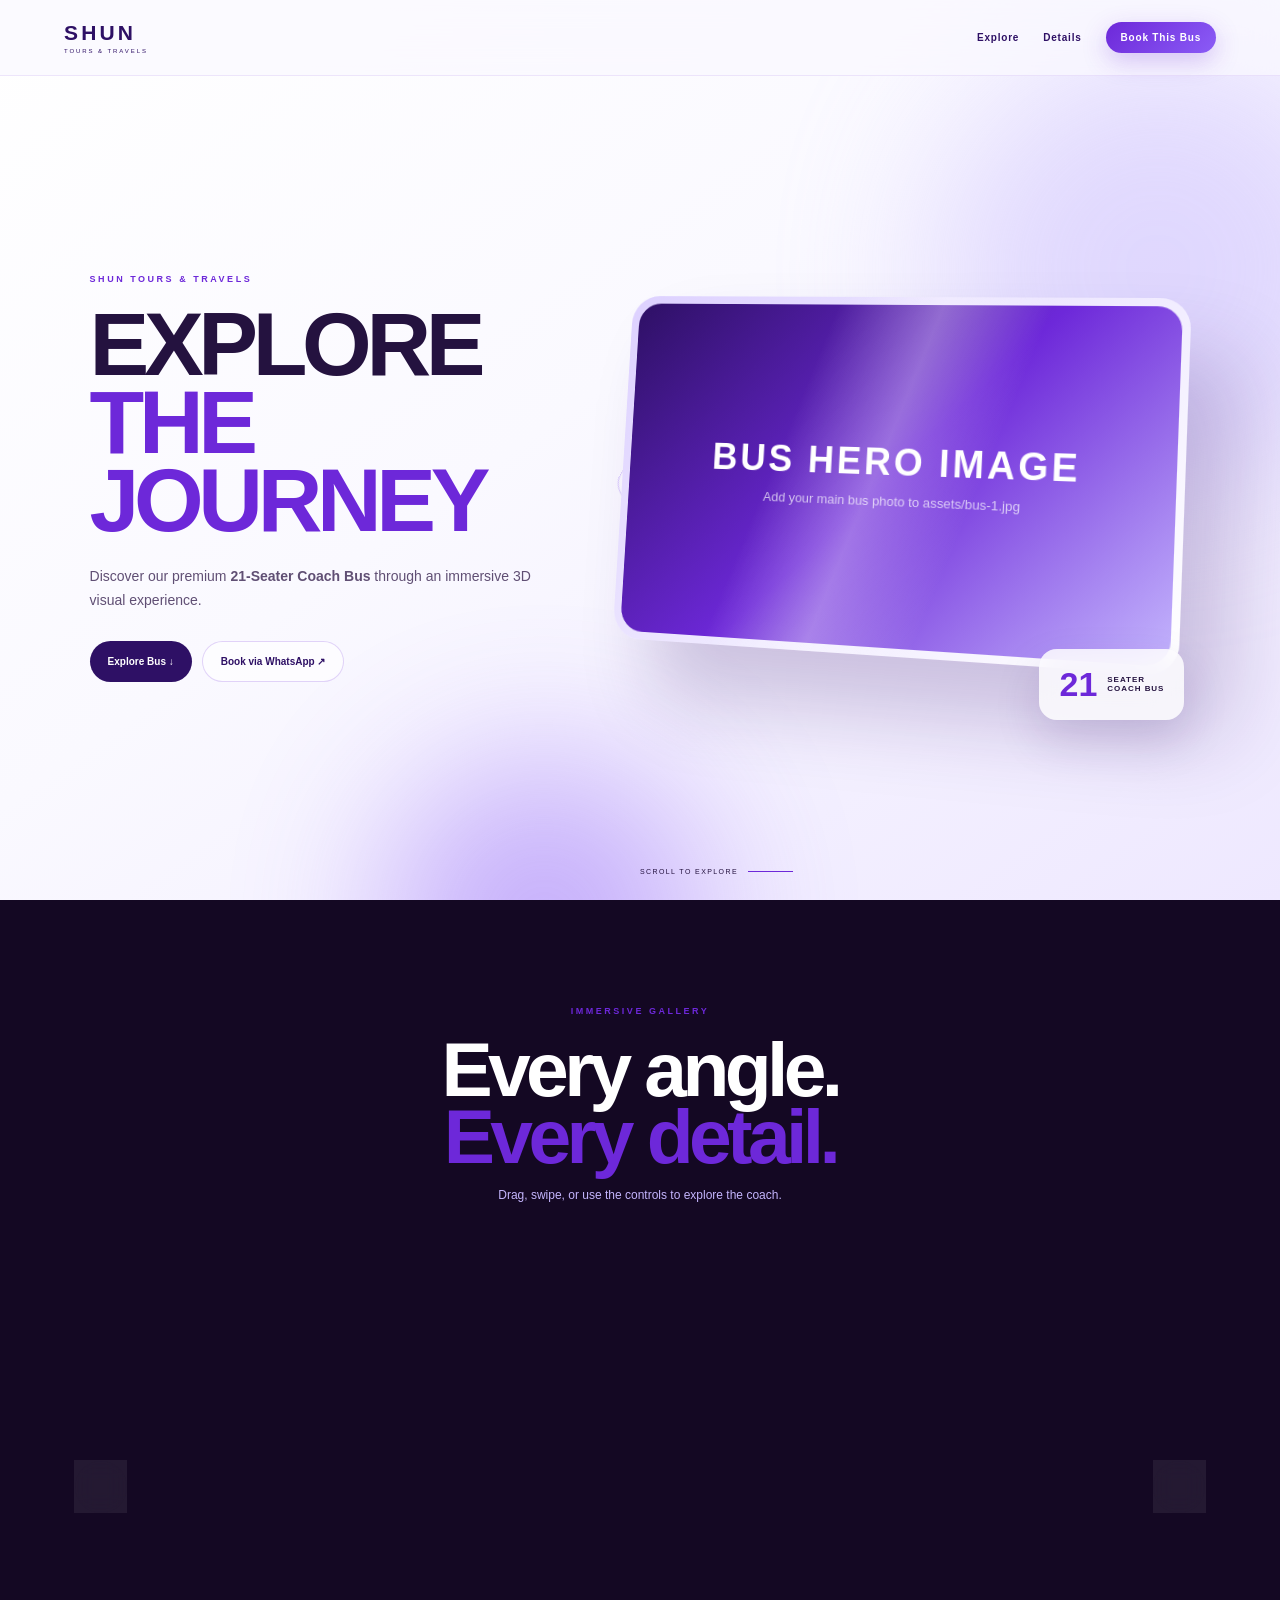
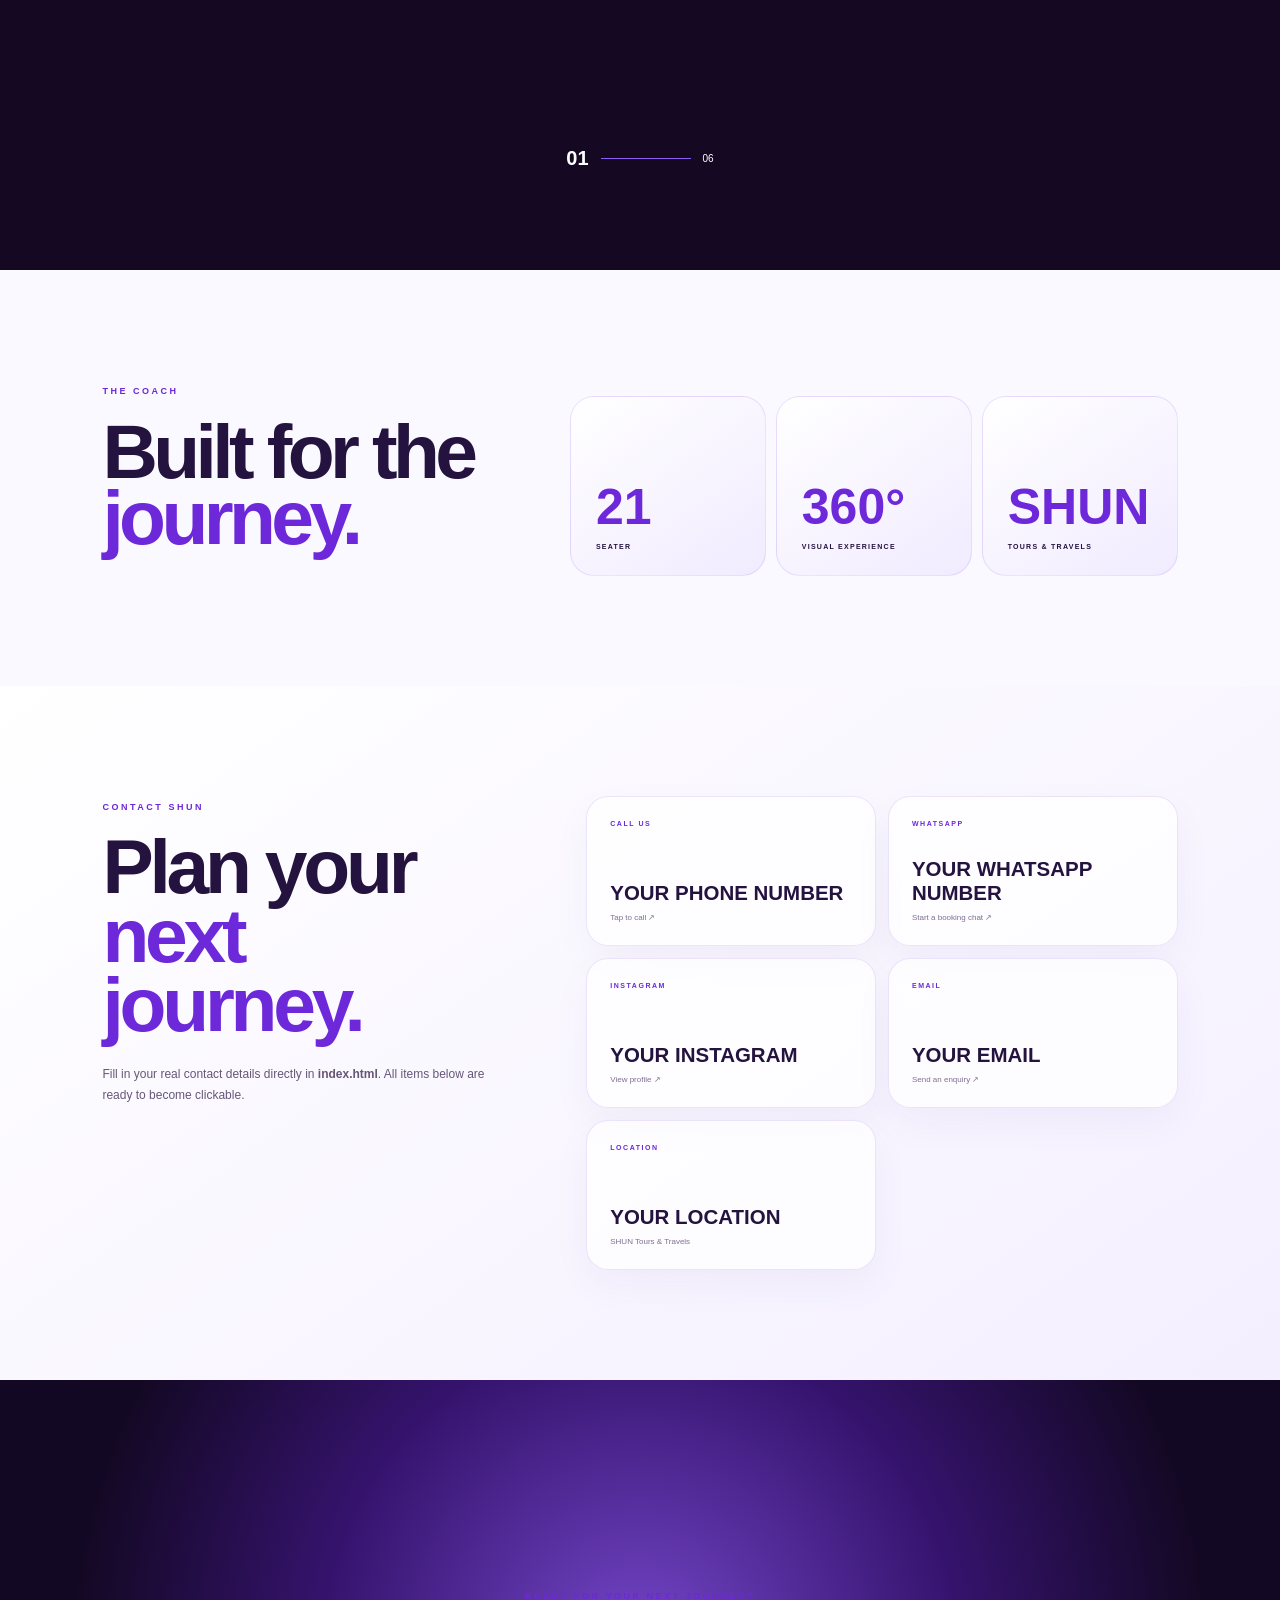
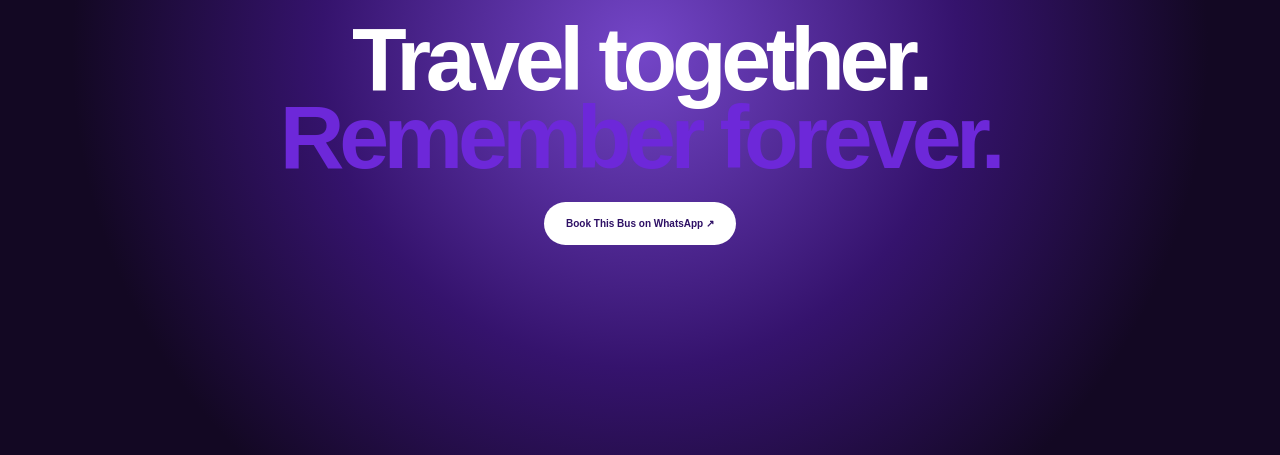
==== final web/index.html @ 15b2a6ae "Add files via upload" ====
<!doctype html><html lang="en"><head><meta charset="UTF-8"><meta name="viewport" content="width=device-width,initial-scale=1"><meta name="theme-color" content="#2E1065"><title>SHUN — Explore Our 21-Seater Coach Bus</title><link rel="stylesheet" href="style.css"></head>
<body>
<div id="loader"><div class="loaderLogo">SHUN</div><div class="loadLine"><i></i></div><small>PREPARING YOUR JOURNEY</small></div>
<header><a class="brand" href="#"><b>SHUN</b><span>TOURS & TRAVELS</span></a><nav><a href="#explore">Explore</a><a href="#details">Details</a><a class="book" href="#" class="book" data-booking-link>Book This Bus</a></nav></header>
<main>
<section class="hero" id="explore"><div class="orb o1"></div><div class="orb o2"></div><div class="heroText"><span class="eyebrow">SHUN TOURS & TRAVELS</span><h1>EXPLORE<br><em>THE JOURNEY</em></h1><p>Discover our premium <b>21-Seater Coach Bus</b> through an immersive 3D visual experience.</p><div class="heroBtns"><button id="startExplore">Explore Bus ↓</button><a href="#" data-booking-link>Book via WhatsApp ↗</a></div></div>
<div class="visual"><div class="ring r1"></div><div class="ring r2"></div><div class="heroCard"><div class="placeholder"><span>BUS HERO IMAGE</span><small>Add your main bus photo to assets/bus-1.jpg</small></div><div class="shine"></div></div><div class="floatTag"><b>21</b><span>SEATER<br>COACH BUS</span></div></div><div class="scroll">SCROLL TO EXPLORE <i></i></div></section>
<section class="gallerySec" id="gallery"><div class="sectionHead"><span>IMMERSIVE GALLERY</span><h2>Every angle.<br><em>Every detail.</em></h2><p>Drag, swipe, or use the controls to explore the coach.</p></div>
<div class="scene"><button class="arrow prev">‹</button><div class="carousel" id="carousel"></div><button class="arrow next">›</button></div><div class="counter"><b id="current">01</b><i></i><span id="total">06</span></div></section>
<section class="details" id="details"><div><span>THE COACH</span><h2>Built for the<br><em>journey.</em></h2></div><div class="specs"><article><b>21</b><span>SEATER</span></article><article><b>360°</b><span>VISUAL EXPERIENCE</span></article><article><b>SHUN</b><span>TOURS & TRAVELS</span></article></div></section>
<section class="contactSection" id="contact">
<div class="contactIntro"><span>CONTACT SHUN</span><h2>Plan your<br><em>next journey.</em></h2><p>Fill in your real contact details directly in <b>index.html</b>. All items below are ready to become clickable.</p></div>
<div class="contactGrid">
<a class="contactItem" id="phoneLink" href="#"><small>CALL US</small><b id="phoneText">YOUR PHONE NUMBER</b><span>Tap to call ↗</span></a>
<a class="contactItem" id="whatsappLink" href="#"><small>WHATSAPP</small><b id="whatsappText">YOUR WHATSAPP NUMBER</b><span>Start a booking chat ↗</span></a>
<a class="contactItem" id="instagramLink" href="#" target="_blank"><small>INSTAGRAM</small><b id="instagramText">YOUR INSTAGRAM</b><span>View profile ↗</span></a>
<a class="contactItem" id="emailLink" href="#"><small>EMAIL</small><b id="emailText">YOUR EMAIL</b><span>Send an enquiry ↗</span></a>
<div class="contactItem"><small>LOCATION</small><b id="locationText">YOUR LOCATION</b><span>SHUN Tours & Travels</span></div>
</div></section>
<section class="cta"><span>READY FOR YOUR NEXT JOURNEY?</span><h2>Travel together.<br><em>Remember forever.</em></h2><a href="#" data-booking-link>Book This Bus on WhatsApp ↗</a></section>
</main>
<div id="lightbox"><button id="close">×</button><button class="lbArrow" id="lbPrev">‹</button><div id="lightContent"></div><button class="lbArrow" id="lbNext">›</button><div id="lbCaption"></div></div>
<script>
/* =========================================================
   EDIT ONLY THESE BLANK DETAILS
   WhatsApp: country code + number, digits only. Example: 919876543210
   Instagram: full profile link. Example: https://www.instagram.com/yourname/
   ========================================================= */
window.SHUN_CONTACT = {
  phone: "",
  whatsapp: "",
  instagram: "",
  email: "",
  location: ""
};
</script>
<script src="script.js"></script></body></html>
---- final web/style.css ----
*{box-sizing:border-box}html{scroll-behavior:smooth}body{margin:0;font-family:"Segoe UI Variable","Segoe UI",Inter,Arial,sans-serif;background:#faf9ff;color:#24123f;overflow-x:hidden}header{position:fixed;z-index:30;top:0;width:100%;height:76px;padding:0 clamp(20px,5vw,72px);display:flex;align-items:center;justify-content:space-between;background:#faf9ffb8;backdrop-filter:blur(18px);border-bottom:1px solid #6d28d91a}.brand{text-decoration:none;color:#2e1065;display:flex;flex-direction:column;line-height:1}.brand b{font-size:21px;letter-spacing:.15em}.brand span{font-size:6px;letter-spacing:.32em;margin-top:5px}nav{display:flex;align-items:center;gap:24px}nav a{text-decoration:none;color:#2e1065;font-size:10px;font-weight:700;letter-spacing:.08em}.book{padding:10px 15px;border-radius:99px;color:white!important;background:linear-gradient(135deg,#6d28d9,#8b5cf6);box-shadow:0 8px 24px #6d28d940}.hero{min-height:100svh;padding:100px clamp(24px,7vw,110px) 50px;display:grid;grid-template-columns:1fr 1.2fr;align-items:center;position:relative;overflow:hidden;background:linear-gradient(145deg,#fff,#faf9ff 45%,#eee8ff)}.orb{position:absolute;border-radius:50%;filter:blur(80px);opacity:.45}.o1{width:35vw;height:35vw;background:#c4b5fd;right:-8%;top:5%}.o2{width:25vw;height:25vw;background:#8b5cf6;left:30%;bottom:-20%}.heroText{z-index:3}.eyebrow,.sectionHead>span,.details>div>span,.cta>span{font-size:9px;font-weight:800;letter-spacing:.28em;color:#6d28d9}.hero h1,.sectionHead h2,.details h2,.cta h2{font-size:clamp(50px,7vw,100px);line-height:.87;margin:20px 0 25px;letter-spacing:-.06em}.hero h1 em,.sectionHead h2 em,.details h2 em,.cta h2 em{font-style:normal;color:#6d28d9}.heroText p{max-width:470px;line-height:1.7;font-size:14px;color:#604f74}.heroBtns{display:flex;gap:10px;margin-top:28px;flex-wrap:wrap}.heroBtns button,.heroBtns a,.cta a{border:0;text-decoration:none;padding:14px 18px;border-radius:99px;font-size:10px;font-weight:800;cursor:pointer}.heroBtns button,.cta a{background:#2e1065;color:white}.heroBtns a{color:#2e1065;border:1px solid #6d28d933;background:#fff9}.visual{height:min(68vh,620px);position:relative;perspective:1300px;display:grid;place-items:center;z-index:2}.heroCard{width:min(45vw,650px);aspect-ratio:16/10;border-radius:30px;transform:rotateY(-13deg) rotateX(4deg) rotateZ(2deg);background:linear-gradient(135deg,#ddd1ff,#fff);padding:8px;box-shadow:45px 55px 80px #35136d38;animation:float 5s ease-in-out infinite;overflow:hidden}.placeholder{height:100%;border-radius:24px;background:linear-gradient(135deg,#2e1065,#6d28d9 50%,#c4b5fd);display:grid;place-content:center;text-align:center;color:white}.placeholder span{font-size:clamp(18px,3vw,38px);font-weight:900;letter-spacing:.08em}.placeholder small{margin-top:10px;opacity:.7}.shine{position:absolute;inset:-60%;background:linear-gradient(110deg,transparent 42%,#fff5 49%,transparent 56%);animation:shine 5s infinite}.ring{position:absolute;border:1px solid #8b5cf64d;border-radius:50%;transform:rotateX(68deg)}.r1{width:90%;height:60%}.r2{width:70%;height:45%;border-style:dashed;animation:spin 18s linear infinite}.floatTag{position:absolute;right:1%;bottom:10%;padding:16px 20px;border-radius:18px;background:#ffffffcc;backdrop-filter:blur(15px);box-shadow:0 20px 45px #35136d26;display:flex;align-items:center;gap:10px;animation:tag 4s ease-in-out infinite}.floatTag b{font-size:34px;color:#6d28d9}.floatTag span{font-size:8px;font-weight:800;letter-spacing:.12em}.scroll{position:absolute;bottom:25px;left:50%;font-size:7px;letter-spacing:.2em;display:flex;align-items:center;gap:10px}.scroll i{width:45px;height:1px;background:#6d28d9}.gallerySec{min-height:100svh;padding:100px 4vw;background:#140823;color:white;overflow:hidden}.sectionHead{text-align:center}.sectionHead h2{font-size:clamp(45px,6vw,80px);margin:18px 0}.sectionHead p{font-size:12px;color:#c4b5fd}.scene{height:520px;position:relative;display:flex;align-items:center;justify-content:center;perspective:1400px;margin-top:25px}.carousel{width:100%;height:100%;position:relative;transform-style:preserve-3d}.galleryCard{position:absolute;left:50%;top:50%;width:min(58vw,720px);aspect-ratio:16/10;border-radius:25px;overflow:hidden;transition:transform .7s cubic-bezier(.2,.8,.2,1),opacity .6s,filter .6s;cursor:pointer;background:#2e1065;box-shadow:0 40px 80px #0008}.galleryCard img{width:100%;height:100%;object-fit:cover}.galleryCard .ph{height:100%;display:grid;place-content:center;text-align:center;background:linear-gradient(135deg,#2e1065,#6d28d9,#8b5cf6);font-weight:800;letter-spacing:.1em}.galleryCard .ph small{display:block;font-weight:400;margin-top:10px;opacity:.65}.arrow{position:absolute;z-index:10;width:52px;height:52px;border-radius:50%;border:1px solid #c4b5fd55;background:#ffffff12;color:white;font-size:30px;cursor:pointer;backdrop-filter:blur(10px)}.prev{left:2%}.next{right:2%}.counter{display:flex;justify-content:center;align-items:center;gap:12px;font-size:10px}.counter b{font-size:20px}.counter i{width:90px;height:1px;background:#8b5cf6}.details{padding:110px 8vw;display:grid;grid-template-columns:1fr 1.3fr;align-items:end;background:#faf9ff}.details h2{font-size:clamp(50px,6vw,85px)}.specs{display:grid;grid-template-columns:repeat(3,1fr);gap:10px}.specs article{min-height:180px;padding:25px;border:1px solid #6d28d91f;border-radius:24px;background:linear-gradient(145deg,#fff,#f1ebff);display:flex;flex-direction:column;justify-content:flex-end}.specs b{font-size:clamp(28px,4vw,50px);color:#6d28d9}.specs span{font-size:7px;font-weight:800;letter-spacing:.18em;margin-top:7px}.cta{min-height:75vh;display:grid;place-content:center;text-align:center;background:radial-gradient(circle at 50% 40%,#7446c8,#35136d 42%,#130823 75%);color:white;padding:60px 20px}.cta h2{font-size:clamp(50px,7vw,95px)}.cta a{width:max-content;margin:auto;background:white;color:#2e1065;padding:16px 22px}@keyframes float{50%{transform:translateY(-13px) rotateY(-10deg) rotateX(3deg) rotateZ(1deg)}}@keyframes shine{50%,100%{transform:translateX(60%)}}@keyframes spin{to{transform:rotateX(68deg) rotateZ(360deg)}}@keyframes tag{50%{transform:translateY(-10px)}}#loader{position:fixed;inset:0;z-index:100;background:#faf9ff;display:grid;place-content:center;justify-items:center;transition:.8s}.loaderLogo{font-size:45px;font-weight:900;letter-spacing:.2em;color:#6d28d9}.loadLine{width:180px;height:2px;background:#e1d8f7;margin:18px}.loadLine i{display:block;width:0;height:100%;background:#6d28d9;animation:load 1.2s forwards}#loader small{font-size:7px;letter-spacing:.25em}.hide{opacity:0;visibility:hidden}@keyframes load{to{width:100%}}#lightbox{position:fixed;inset:0;z-index:60;background:#0b0416ed;backdrop-filter:blur(18px);display:grid;place-items:center;visibility:hidden;opacity:0;transition:.4s}#lightbox.open{visibility:visible;opacity:1}#lightContent{width:min(88vw,1100px);height:min(78vh,720px);display:grid;place-items:center}#lightContent img{max-width:100%;max-height:100%;object-fit:contain;border-radius:18px;box-shadow:0 45px 100px #000}#lightContent .ph{width:80%;aspect-ratio:16/10;background:linear-gradient(135deg,#2e1065,#8b5cf6);display:grid;place-content:center;text-align:center;color:white;border-radius:25px}#close{position:absolute;right:25px;top:20px;width:45px;height:45px;border-radius:50%;border:1px solid #fff5;background:#fff1;color:white;font-size:27px}.lbArrow{position:absolute;top:50%;border:0;background:none;color:white;font-size:55px;cursor:pointer}#lbPrev{left:3%}#lbNext{right:3%}#lbCaption{position:absolute;bottom:3%;color:#c4b5fd;font-size:10px;letter-spacing:.15em}@media(max-width:760px){header{height:62px;padding:0 16px}nav>a:not(.book){display:none}.book{font-size:8px!important;padding:8px 10px!important}.hero{grid-template-columns:1fr;padding:90px 20px 50px;text-align:center}.heroText{align-self:end}.heroText p{margin:auto}.heroBtns{justify-content:center}.visual{height:44vh;min-height:320px}.heroCard{width:min(86vw,520px);transform:rotateY(-8deg) rotateX(3deg) rotateZ(1deg)}.floatTag{right:3%;bottom:6%}.scroll{display:none}.gallerySec{padding:80px 10px}.scene{height:430px}.galleryCard{width:82vw}.arrow{width:42px;height:42px}.details{grid-template-columns:1fr;padding:80px 20px;text-align:center}.specs{grid-template-columns:1fr 1fr;margin-top:30px}.specs article:last-child{grid-column:1/-1}.specs article{min-height:125px}.lbArrow{font-size:38px}#lbPrev{left:1%}#lbNext{right:1%}}@media(prefers-reduced-motion:reduce){*{animation:none!important;scroll-behavior:auto!important}}
.contactSection{padding:110px 8vw;background:linear-gradient(145deg,#fff,#f4efff);display:grid;grid-template-columns:.8fr 1.2fr;gap:7vw;align-items:start}
.contactIntro>span{font-size:9px;font-weight:800;letter-spacing:.28em;color:#6d28d9}
.contactIntro h2{font-size:clamp(48px,6vw,82px);line-height:.9;letter-spacing:-.055em;margin:18px 0 24px}
.contactIntro h2 em{font-style:normal;color:#6d28d9}.contactIntro p{font-size:12px;line-height:1.8;color:#665777;max-width:430px}
.contactGrid{display:grid;grid-template-columns:1fr 1fr;gap:12px}.contactItem{min-height:150px;padding:23px;border:1px solid #6d28d91f;border-radius:22px;background:#ffffffb8;text-decoration:none;color:#24123f;display:flex;flex-direction:column;justify-content:flex-end;transition:.3s;box-shadow:0 15px 40px #35136d0b}.contactItem:hover{transform:translateY(-5px);box-shadow:0 22px 50px #6d28d91d;border-color:#8b5cf655}.contactItem small{font-size:7px;letter-spacing:.22em;color:#6d28d9;font-weight:800;margin-bottom:auto}.contactItem b{font-size:clamp(14px,1.6vw,21px);overflow-wrap:anywhere}.contactItem span{font-size:8px;color:#806f91;margin-top:8px}
@media(max-width:760px){.contactSection{grid-template-columns:1fr;padding:80px 20px}.contactIntro{text-align:center}.contactIntro p{margin:auto}.contactGrid{grid-template-columns:1fr}.contactItem{min-height:120px}}
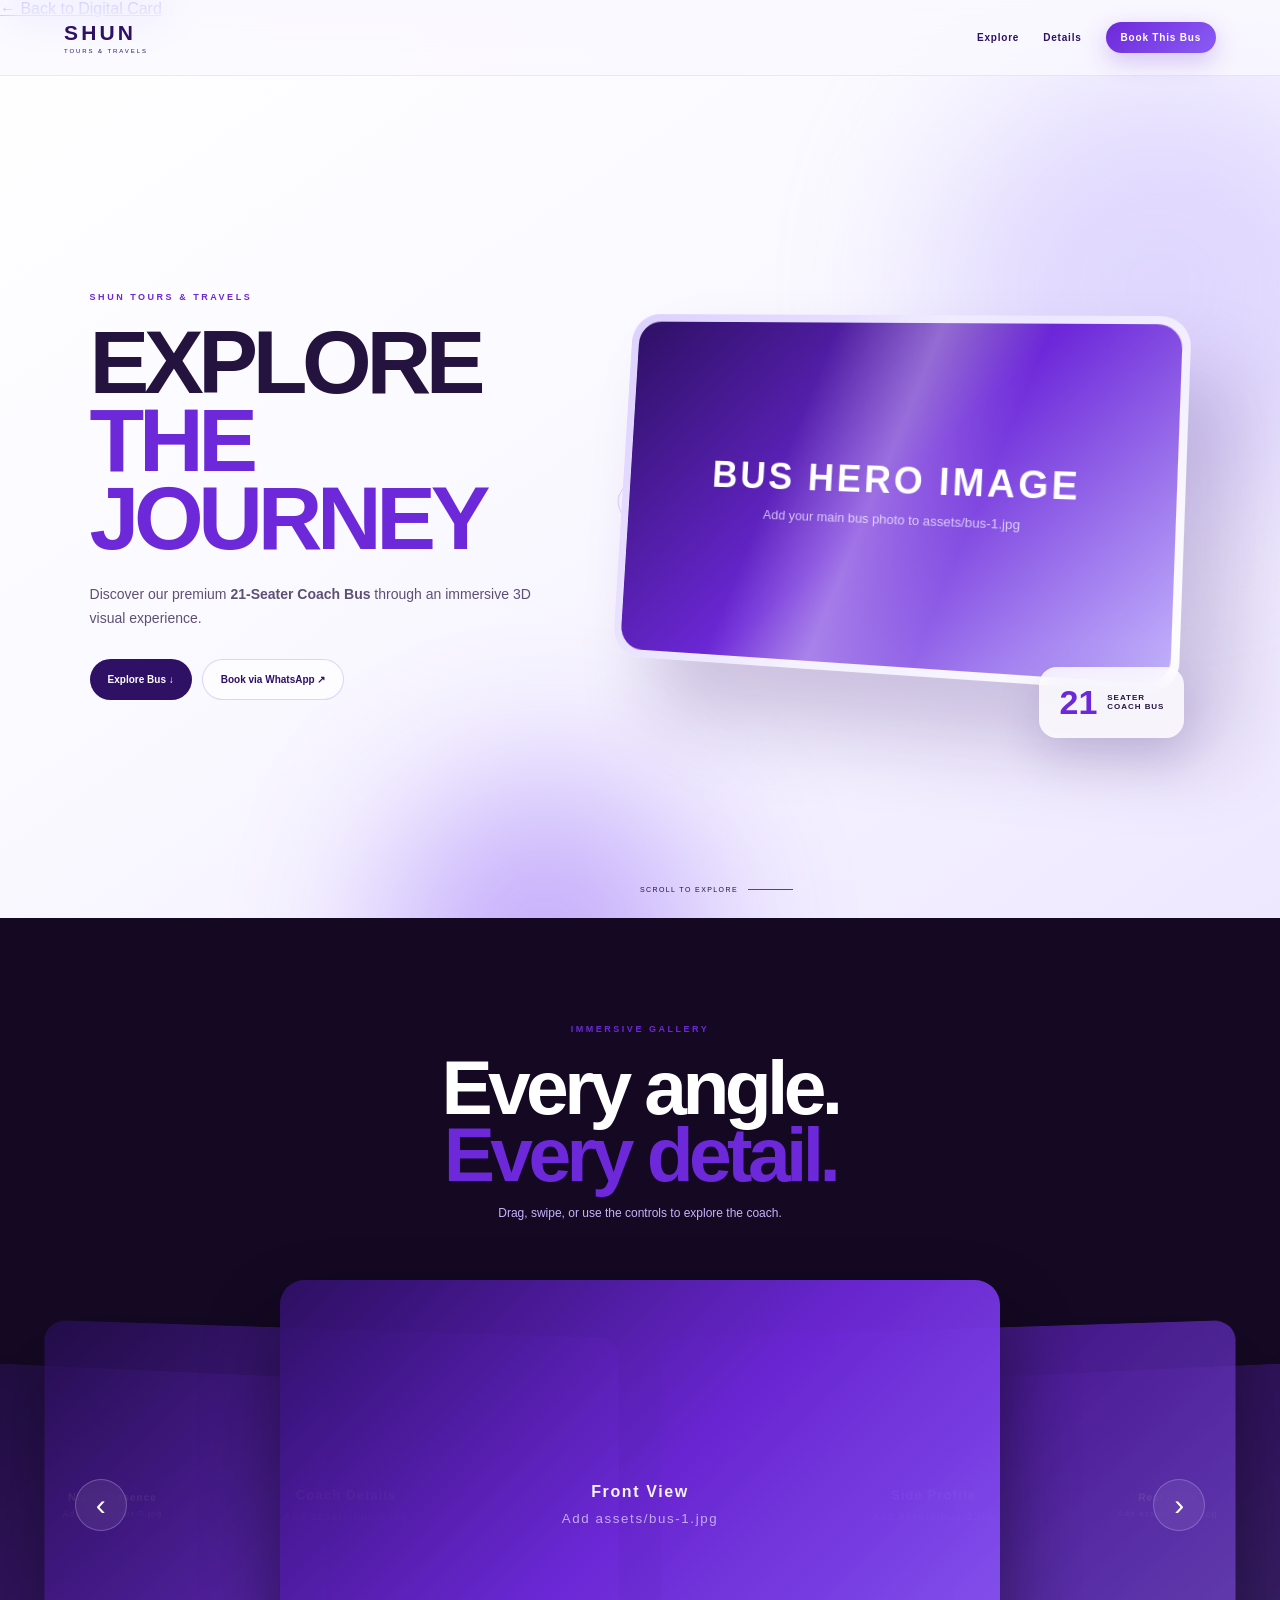
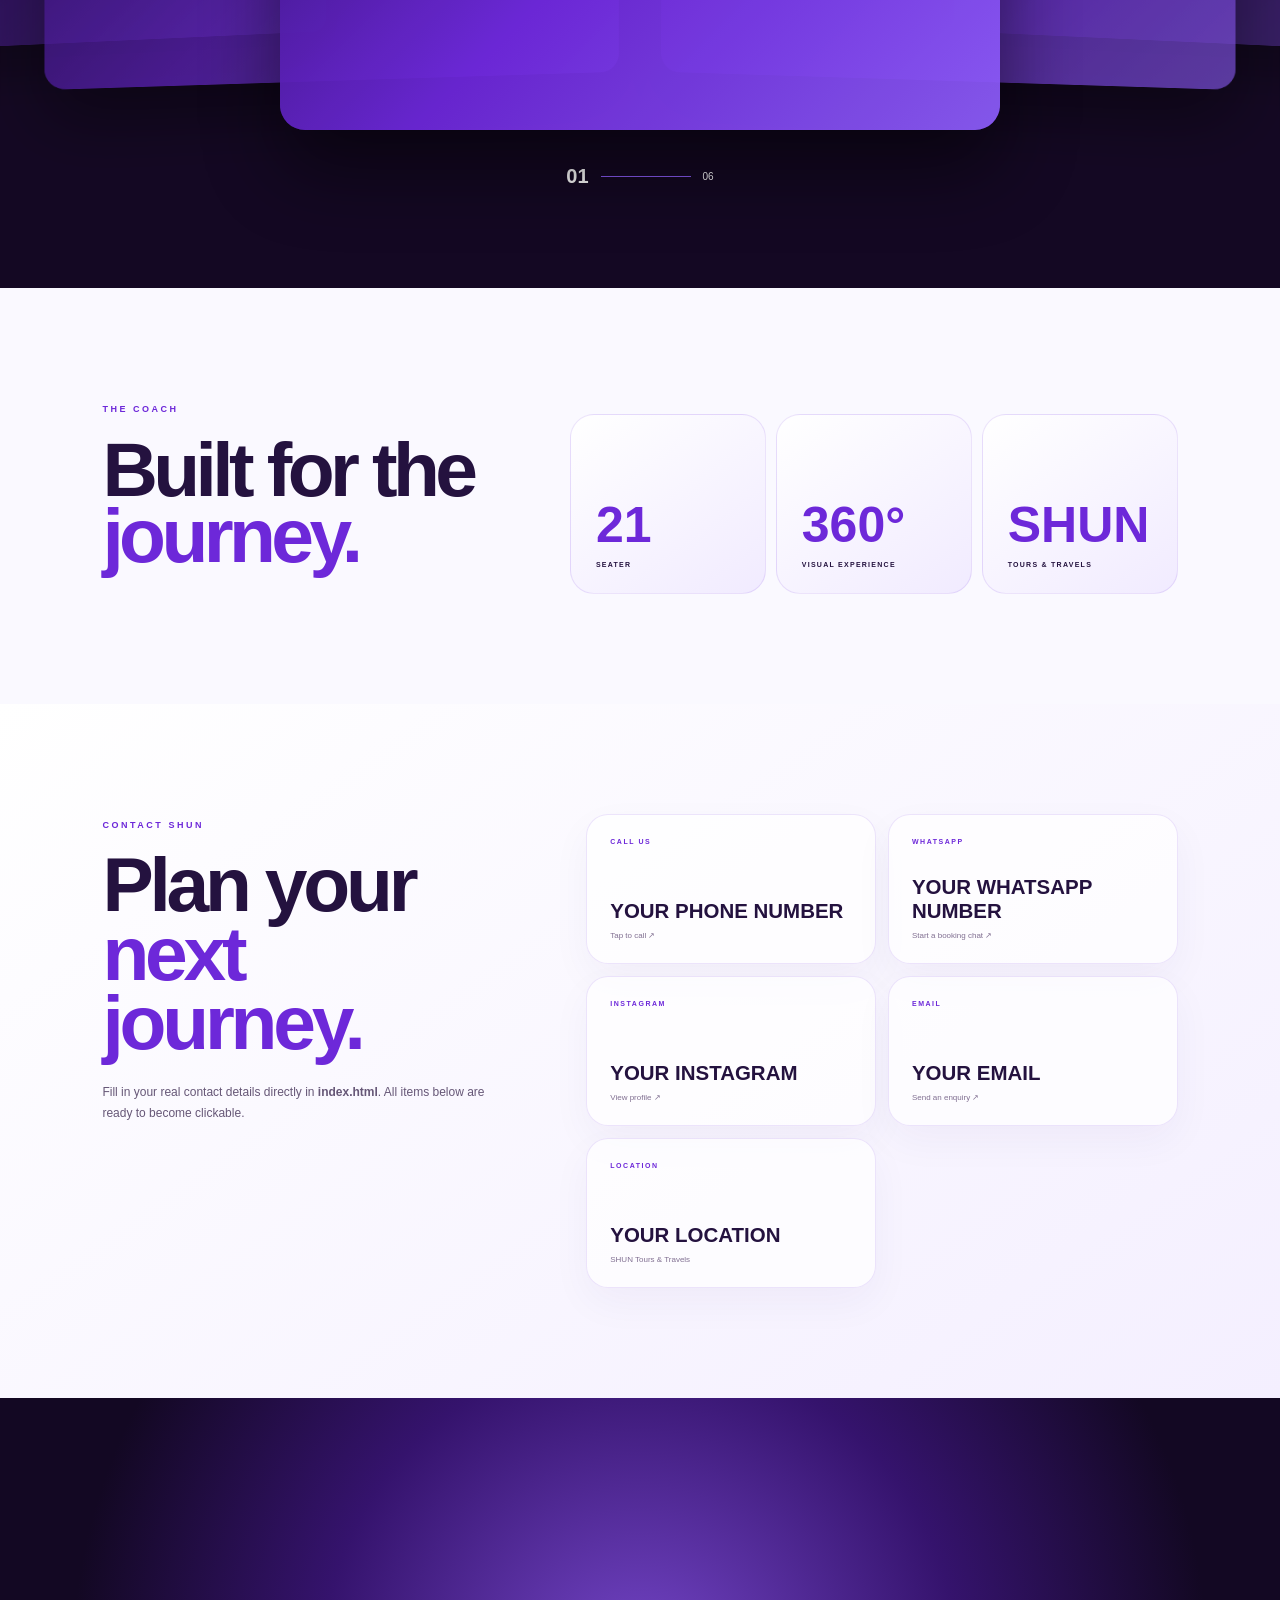
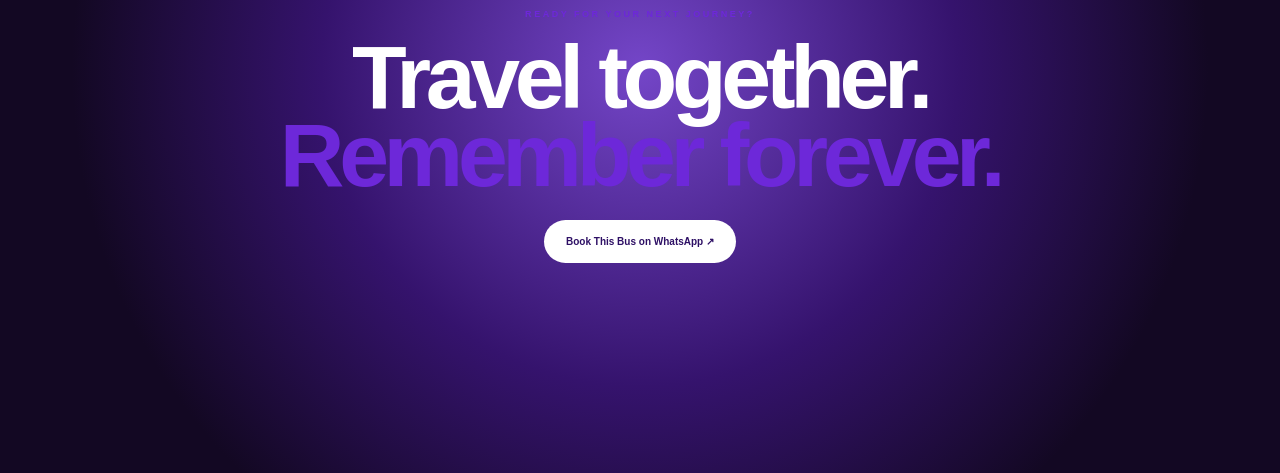
==== commit 57c5e47e: "Update index.html" ====
--- a/final web/index.html
+++ b/final web/index.html
@@ -2,6 +2,7 @@
 <body>
 <div id="loader"><div class="loaderLogo">SHUN</div><div class="loadLine"><i></i></div><small>PREPARING YOUR JOURNEY</small></div>
 <header><a class="brand" href="#"><b>SHUN</b><span>TOURS & TRAVELS</span></a><nav><a href="#explore">Explore</a><a href="#details">Details</a><a class="book" href="#" class="book" data-booking-link>Book This Bus</a></nav></header>
+<a href="../index.html">← Back to Digital Card</a>
 <main>
 <section class="hero" id="explore"><div class="orb o1"></div><div class="orb o2"></div><div class="heroText"><span class="eyebrow">SHUN TOURS & TRAVELS</span><h1>EXPLORE<br><em>THE JOURNEY</em></h1><p>Discover our premium <b>21-Seater Coach Bus</b> through an immersive 3D visual experience.</p><div class="heroBtns"><button id="startExplore">Explore Bus ↓</button><a href="#" data-booking-link>Book via WhatsApp ↗</a></div></div>
 <div class="visual"><div class="ring r1"></div><div class="ring r2"></div><div class="heroCard"><div class="placeholder"><span>BUS HERO IMAGE</span><small>Add your main bus photo to assets/bus-1.jpg</small></div><div class="shine"></div></div><div class="floatTag"><b>21</b><span>SEATER<br>COACH BUS</span></div></div><div class="scroll">SCROLL TO EXPLORE <i></i></div></section>
@@ -34,4 +35,4 @@
   location: ""
 };
 </script>
-<script src="script.js"></script></body></html>+<script src="script.js"></script></body></html>
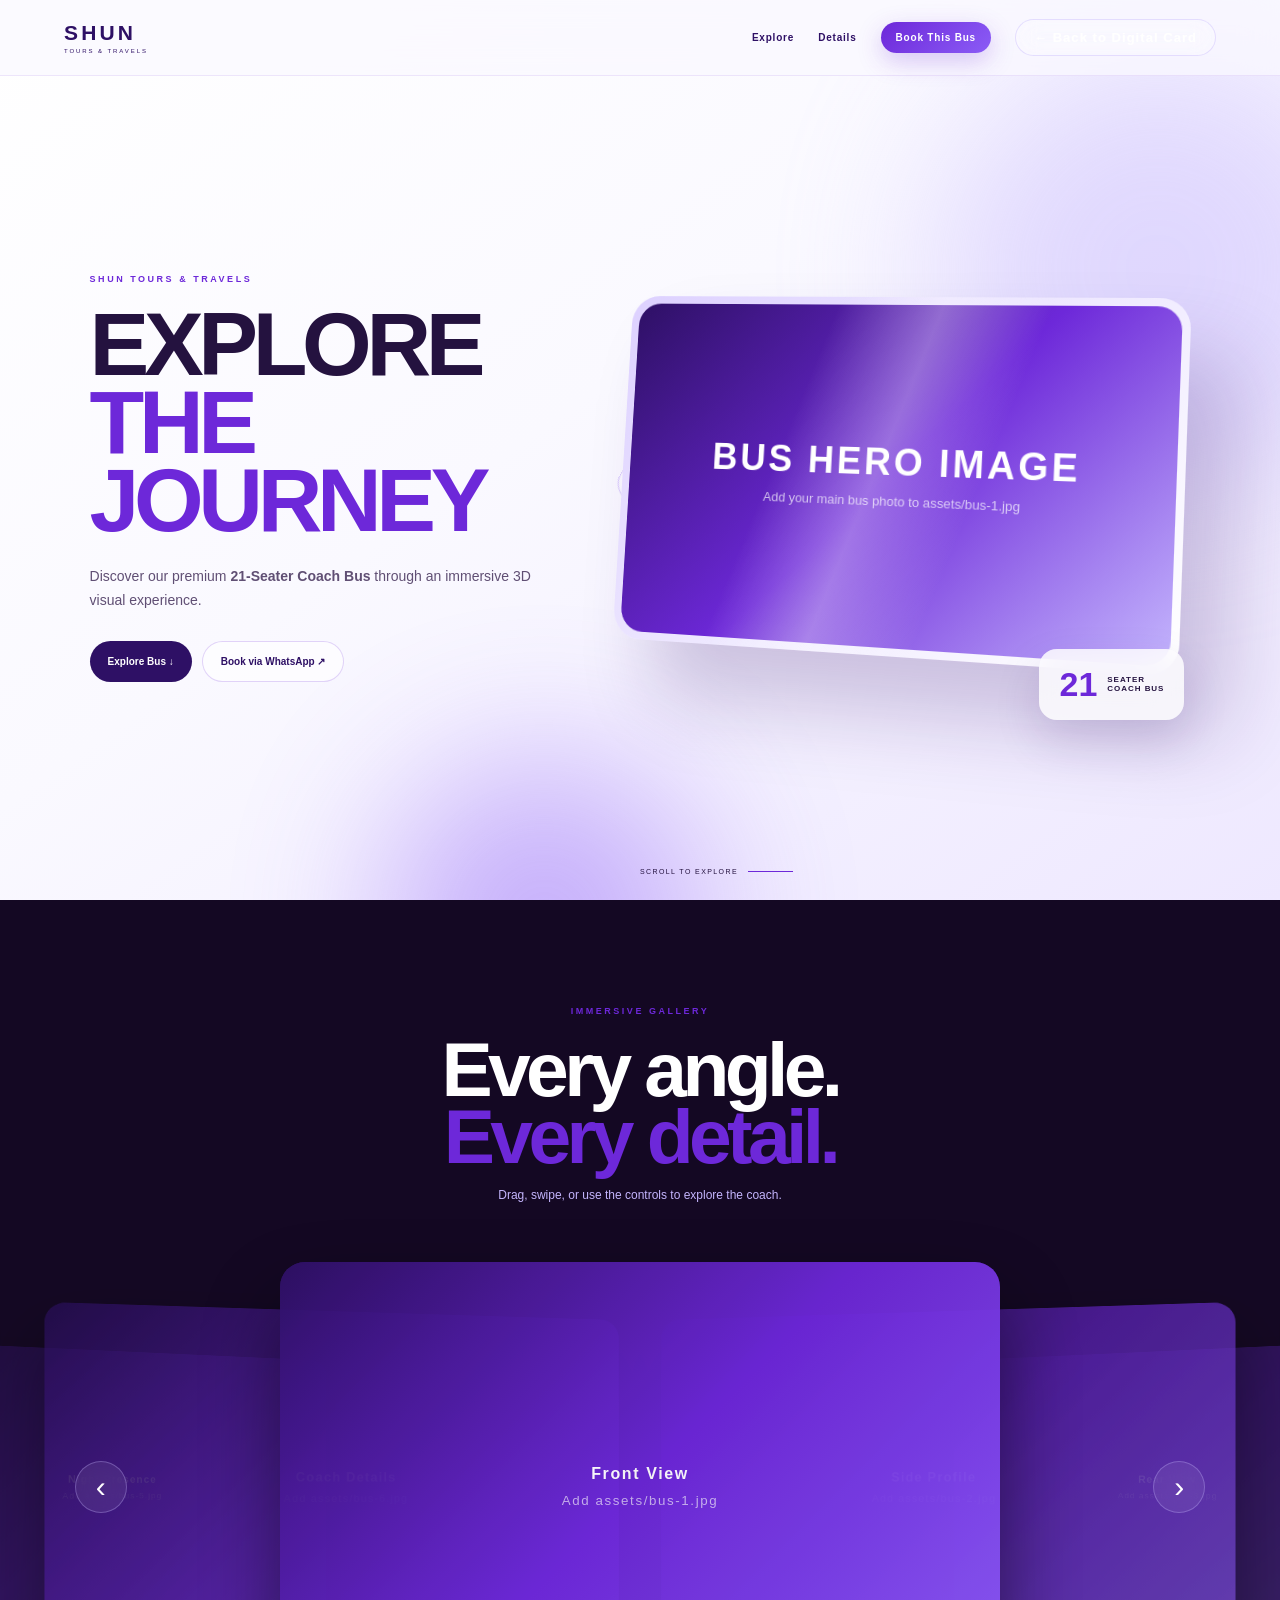
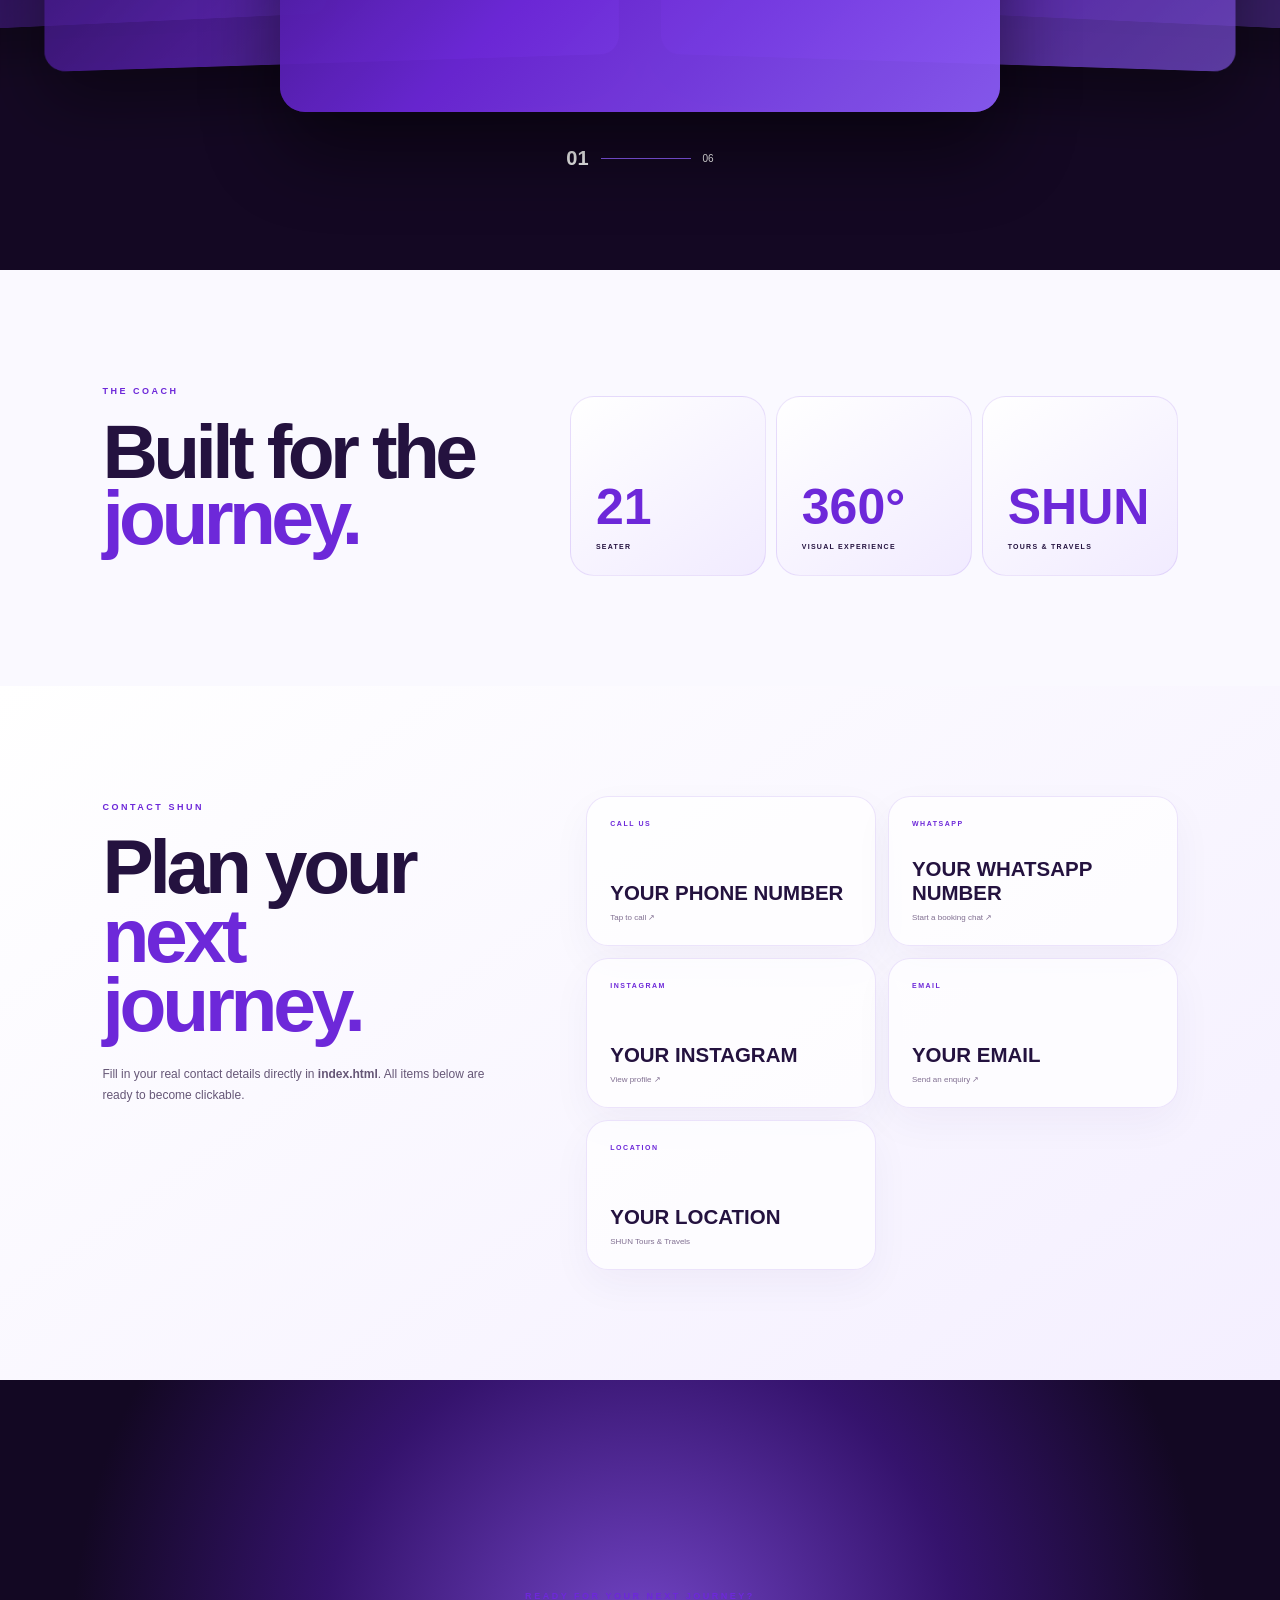
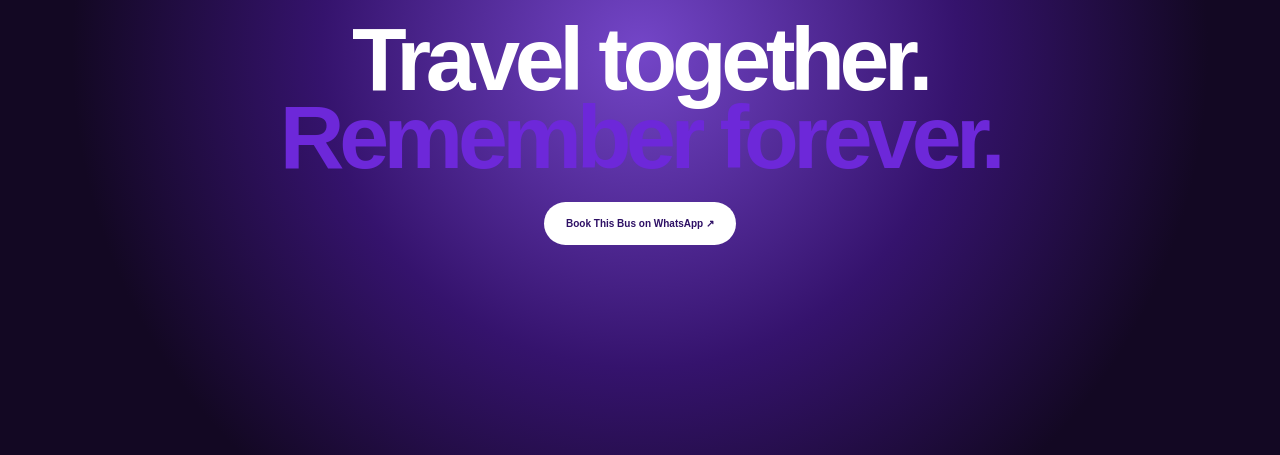
==== commit 640ff370: "Update index.html" ====
--- a/final web/index.html
+++ b/final web/index.html
@@ -1,8 +1,10 @@
 <!doctype html><html lang="en"><head><meta charset="UTF-8"><meta name="viewport" content="width=device-width,initial-scale=1"><meta name="theme-color" content="#2E1065"><title>SHUN — Explore Our 21-Seater Coach Bus</title><link rel="stylesheet" href="style.css"></head>
 <body>
 <div id="loader"><div class="loaderLogo">SHUN</div><div class="loadLine"><i></i></div><small>PREPARING YOUR JOURNEY</small></div>
-<header><a class="brand" href="#"><b>SHUN</b><span>TOURS & TRAVELS</span></a><nav><a href="#explore">Explore</a><a href="#details">Details</a><a class="book" href="#" class="book" data-booking-link>Book This Bus</a></nav></header>
-<a href="../index.html">← Back to Digital Card</a>
+<header><a class="brand" href="#"><b>SHUN</b><span>TOURS & TRAVELS</span></a><nav><a href="#explore">Explore</a><a href="#details">Details</a><a class="book" href="#" class="book" data-booking-link>Book This Bus</a><a href="../index.html" class="back-card-btn">
+    ← Back to Digital Card
+</a></nav></header>
+
 <main>
 <section class="hero" id="explore"><div class="orb o1"></div><div class="orb o2"></div><div class="heroText"><span class="eyebrow">SHUN TOURS & TRAVELS</span><h1>EXPLORE<br><em>THE JOURNEY</em></h1><p>Discover our premium <b>21-Seater Coach Bus</b> through an immersive 3D visual experience.</p><div class="heroBtns"><button id="startExplore">Explore Bus ↓</button><a href="#" data-booking-link>Book via WhatsApp ↗</a></div></div>
 <div class="visual"><div class="ring r1"></div><div class="ring r2"></div><div class="heroCard"><div class="placeholder"><span>BUS HERO IMAGE</span><small>Add your main bus photo to assets/bus-1.jpg</small></div><div class="shine"></div></div><div class="floatTag"><b>21</b><span>SEATER<br>COACH BUS</span></div></div><div class="scroll">SCROLL TO EXPLORE <i></i></div></section>
--- a/final web/style.css
+++ b/final web/style.css
@@ -5,3 +5,37 @@
 .contactIntro h2 em{font-style:normal;color:#6d28d9}.contactIntro p{font-size:12px;line-height:1.8;color:#665777;max-width:430px}
 .contactGrid{display:grid;grid-template-columns:1fr 1fr;gap:12px}.contactItem{min-height:150px;padding:23px;border:1px solid #6d28d91f;border-radius:22px;background:#ffffffb8;text-decoration:none;color:#24123f;display:flex;flex-direction:column;justify-content:flex-end;transition:.3s;box-shadow:0 15px 40px #35136d0b}.contactItem:hover{transform:translateY(-5px);box-shadow:0 22px 50px #6d28d91d;border-color:#8b5cf655}.contactItem small{font-size:7px;letter-spacing:.22em;color:#6d28d9;font-weight:800;margin-bottom:auto}.contactItem b{font-size:clamp(14px,1.6vw,21px);overflow-wrap:anywhere}.contactItem span{font-size:8px;color:#806f91;margin-top:8px}
 @media(max-width:760px){.contactSection{grid-template-columns:1fr;padding:80px 20px}.contactIntro{text-align:center}.contactIntro p{margin:auto}.contactGrid{grid-template-columns:1fr}.contactItem{min-height:120px}}
+.back-card-btn {
+    display: inline-flex;
+    align-items: center;
+    padding: 10px 18px;
+
+    background: rgba(255, 255, 255, 0.12);
+    border: 1px solid rgba(196, 181, 253, 0.4);
+    border-radius: 30px;
+
+    color: #ffffff;
+    text-decoration: none;
+    font-size: 13px;
+    font-weight: 600;
+
+    backdrop-filter: blur(12px);
+    transition: 0.3s ease;
+}
+
+.back-card-btn:hover {
+    background: #6D28D9;
+    border-color: #8B5CF6;
+    transform: translateY(-2px);
+
+    box-shadow:
+        0 8px 25px rgba(109, 40, 217, 0.4);
+}
+
+/* Mobile */
+@media (max-width: 600px) {
+    .back-card-btn {
+        padding: 8px 12px;
+        font-size: 11px;
+    }
+}
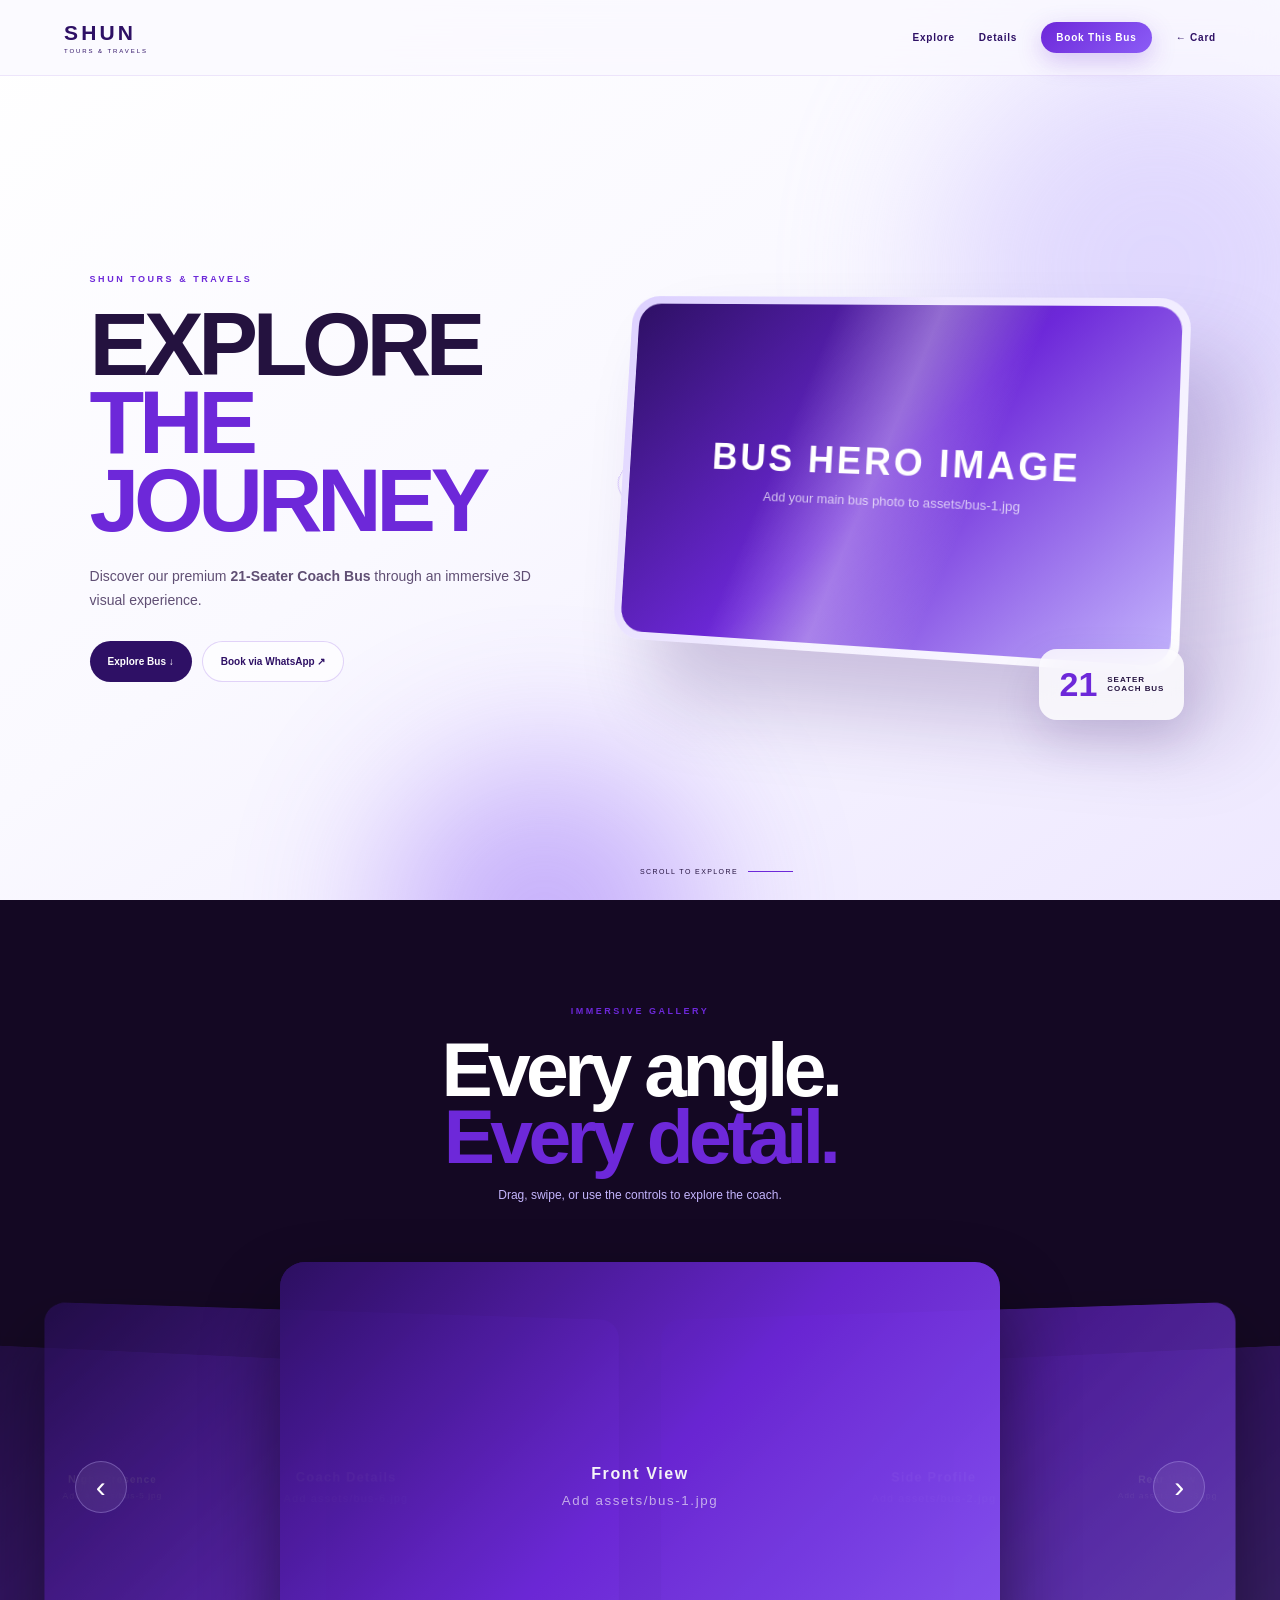
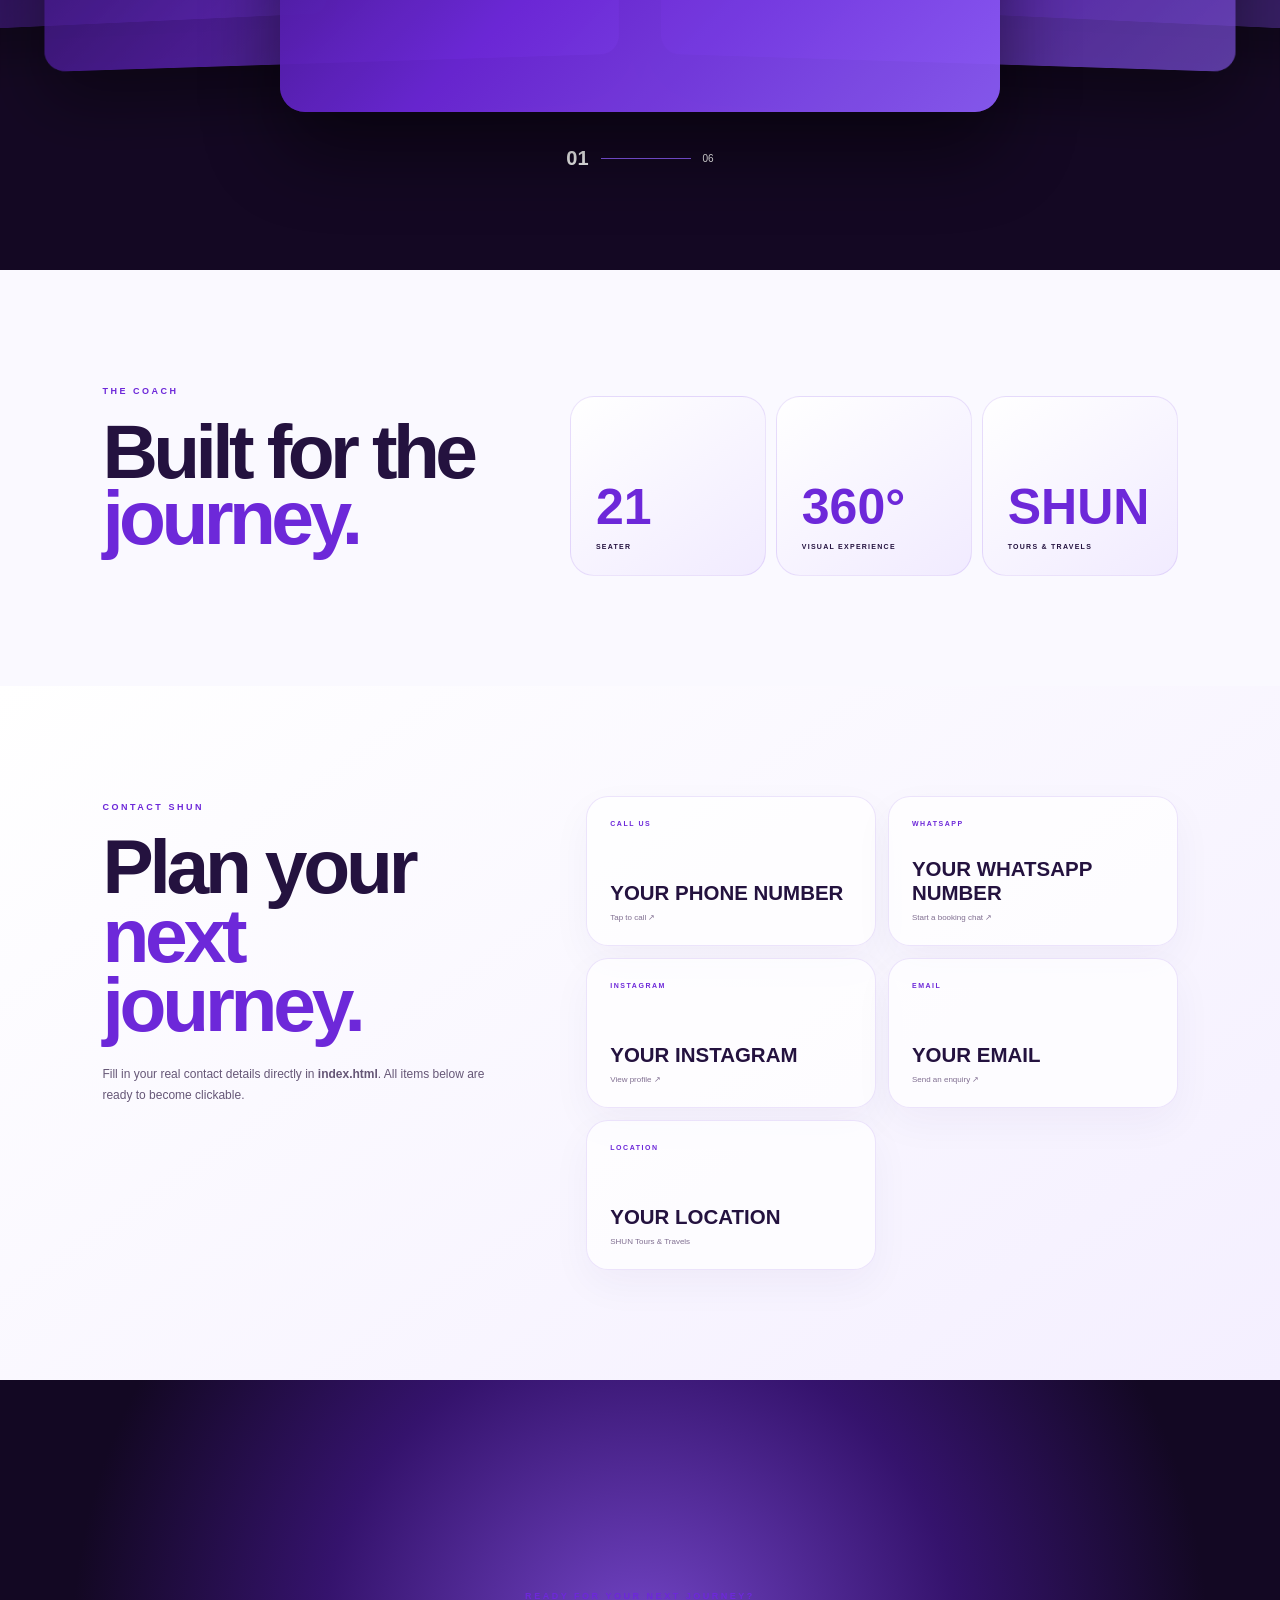
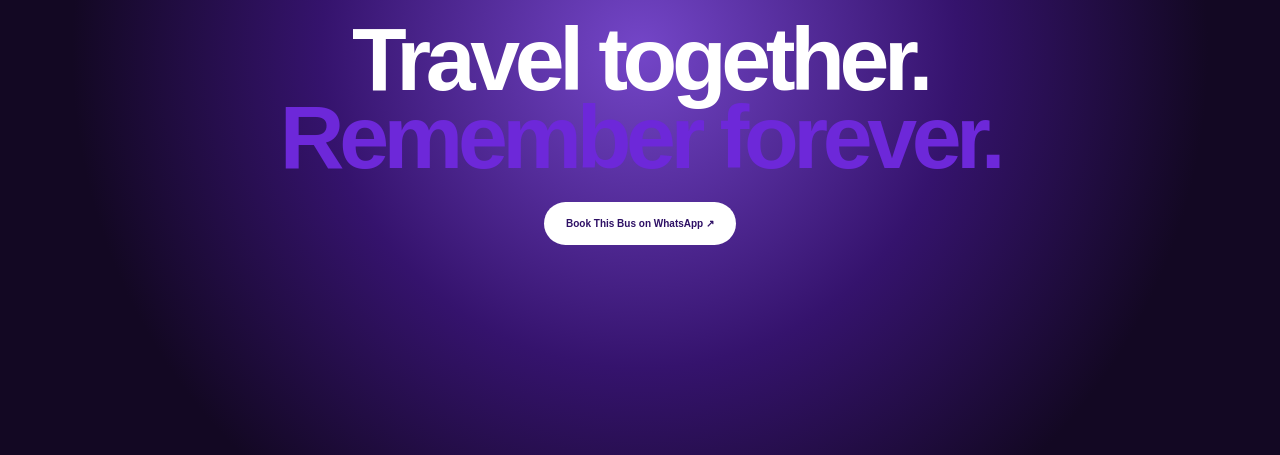
==== commit c46e6d2e: "Update index.html" ====
--- a/final web/index.html
+++ b/final web/index.html
@@ -2,7 +2,7 @@
 <body>
 <div id="loader"><div class="loaderLogo">SHUN</div><div class="loadLine"><i></i></div><small>PREPARING YOUR JOURNEY</small></div>
 <header><a class="brand" href="#"><b>SHUN</b><span>TOURS & TRAVELS</span></a><nav><a href="#explore">Explore</a><a href="#details">Details</a><a class="book" href="#" class="book" data-booking-link>Book This Bus</a><a href="../index.html" class="back-card-btn">
-    ← Back to Digital Card
+    ← Card
 </a></nav></header>
 
 <main>
--- a/final web/style.css
+++ b/final web/style.css
@@ -4,38 +4,17 @@
 .contactIntro h2{font-size:clamp(48px,6vw,82px);line-height:.9;letter-spacing:-.055em;margin:18px 0 24px}
 .contactIntro h2 em{font-style:normal;color:#6d28d9}.contactIntro p{font-size:12px;line-height:1.8;color:#665777;max-width:430px}
 .contactGrid{display:grid;grid-template-columns:1fr 1fr;gap:12px}.contactItem{min-height:150px;padding:23px;border:1px solid #6d28d91f;border-radius:22px;background:#ffffffb8;text-decoration:none;color:#24123f;display:flex;flex-direction:column;justify-content:flex-end;transition:.3s;box-shadow:0 15px 40px #35136d0b}.contactItem:hover{transform:translateY(-5px);box-shadow:0 22px 50px #6d28d91d;border-color:#8b5cf655}.contactItem small{font-size:7px;letter-spacing:.22em;color:#6d28d9;font-weight:800;margin-bottom:auto}.contactItem b{font-size:clamp(14px,1.6vw,21px);overflow-wrap:anywhere}.contactItem span{font-size:8px;color:#806f91;margin-top:8px}
-@media(max-width:760px){.contactSection{grid-template-columns:1fr;padding:80px 20px}.contactIntro{text-align:center}.contactIntro p{margin:auto}.contactGrid{grid-template-columns:1fr}.contactItem{min-height:120px}}
-.back-card-btn {
-    display: inline-flex;
-    align-items: center;
-    padding: 10px 18px;
-
-    background: rgba(255, 255, 255, 0.12);
-    border: 1px solid rgba(196, 181, 253, 0.4);
-    border-radius: 30px;
-
-    color: #ffffff;
-    text-decoration: none;
-    font-size: 13px;
-    font-weight: 600;
-
-    backdrop-filter: blur(12px);
-    transition: 0.3s ease;
-}
-
 .back-card-btn:hover {
-    background: #6D28D9;
+    background: #DDD6FE;
     border-color: #8B5CF6;
     transform: translateY(-2px);
 
     box-shadow:
         0 8px 25px rgba(109, 40, 217, 0.4);
-}
-
-/* Mobile */
+}/* Mobile */
 @media (max-width: 600px) {
     .back-card-btn {
-        padding: 8px 12px;
-        font-size: 11px;
+        padding: 5px 8px;
+        font-size: 9px;
     }
 }
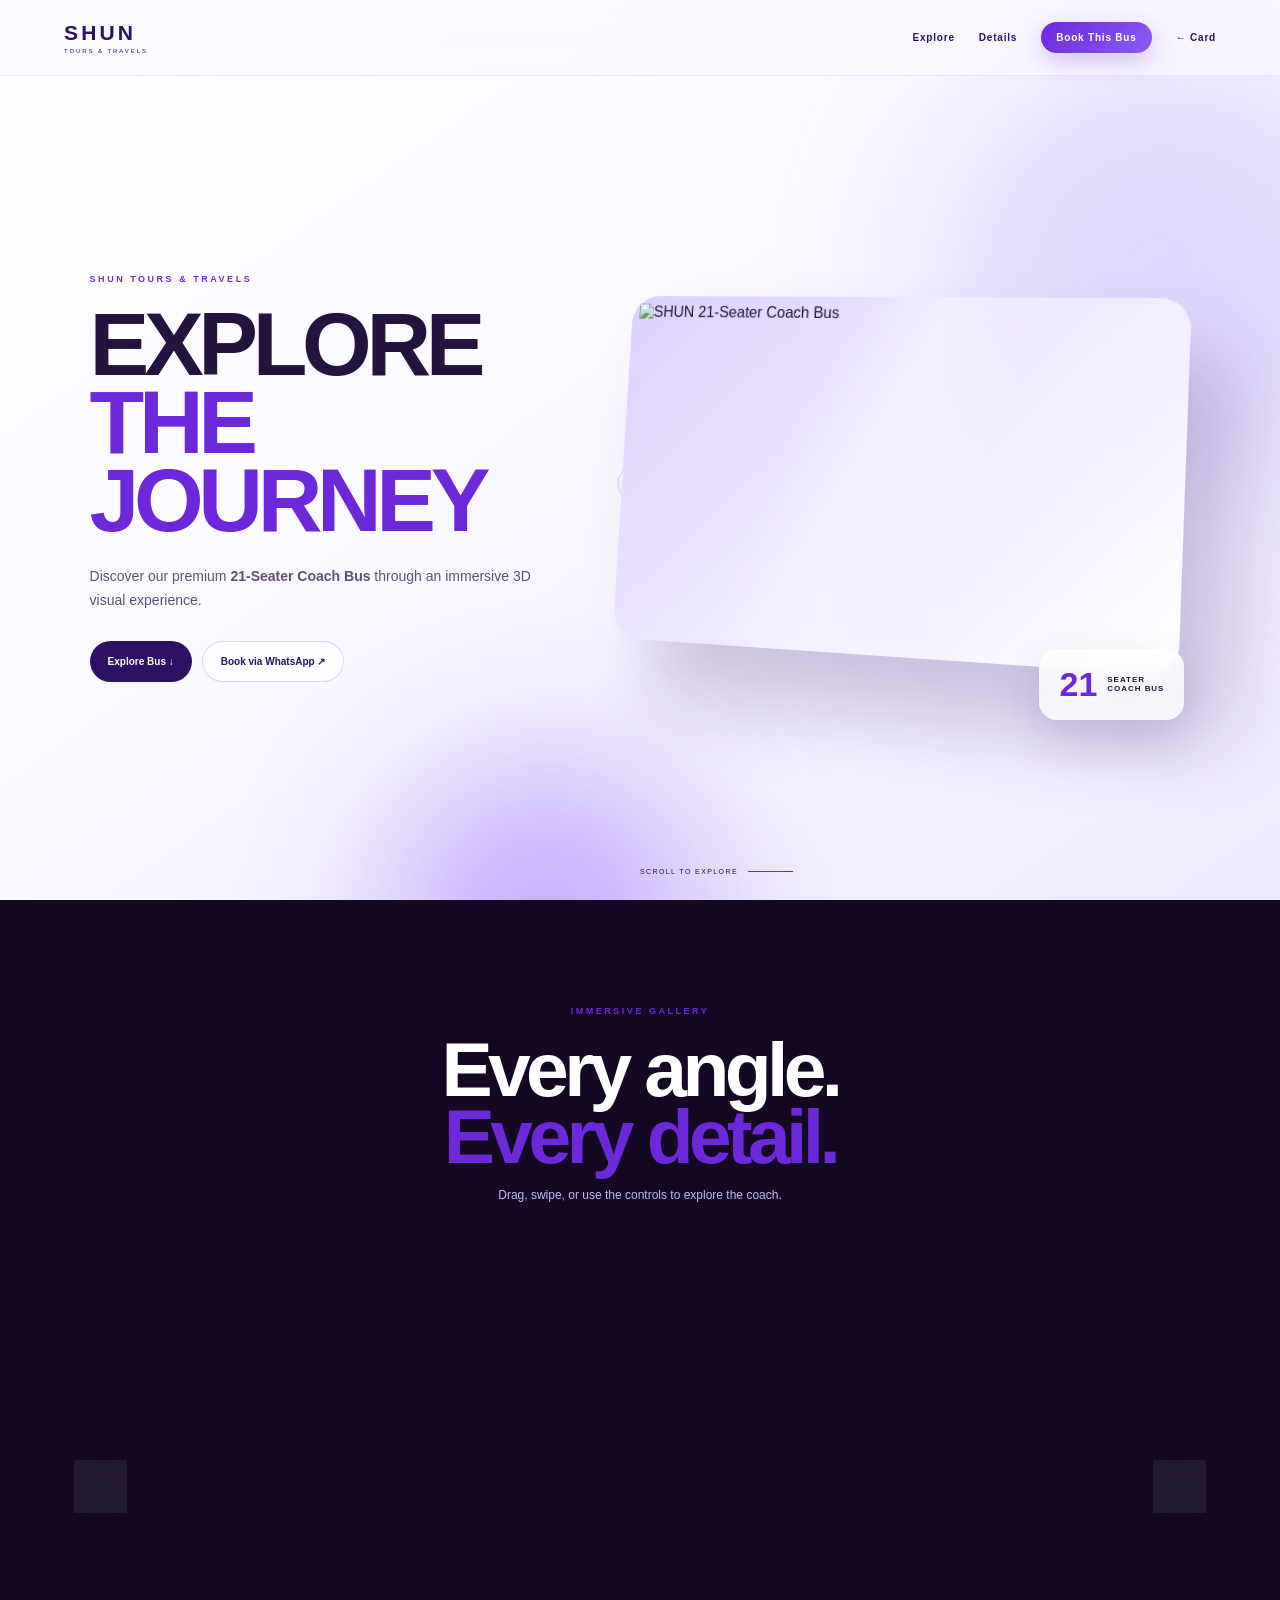
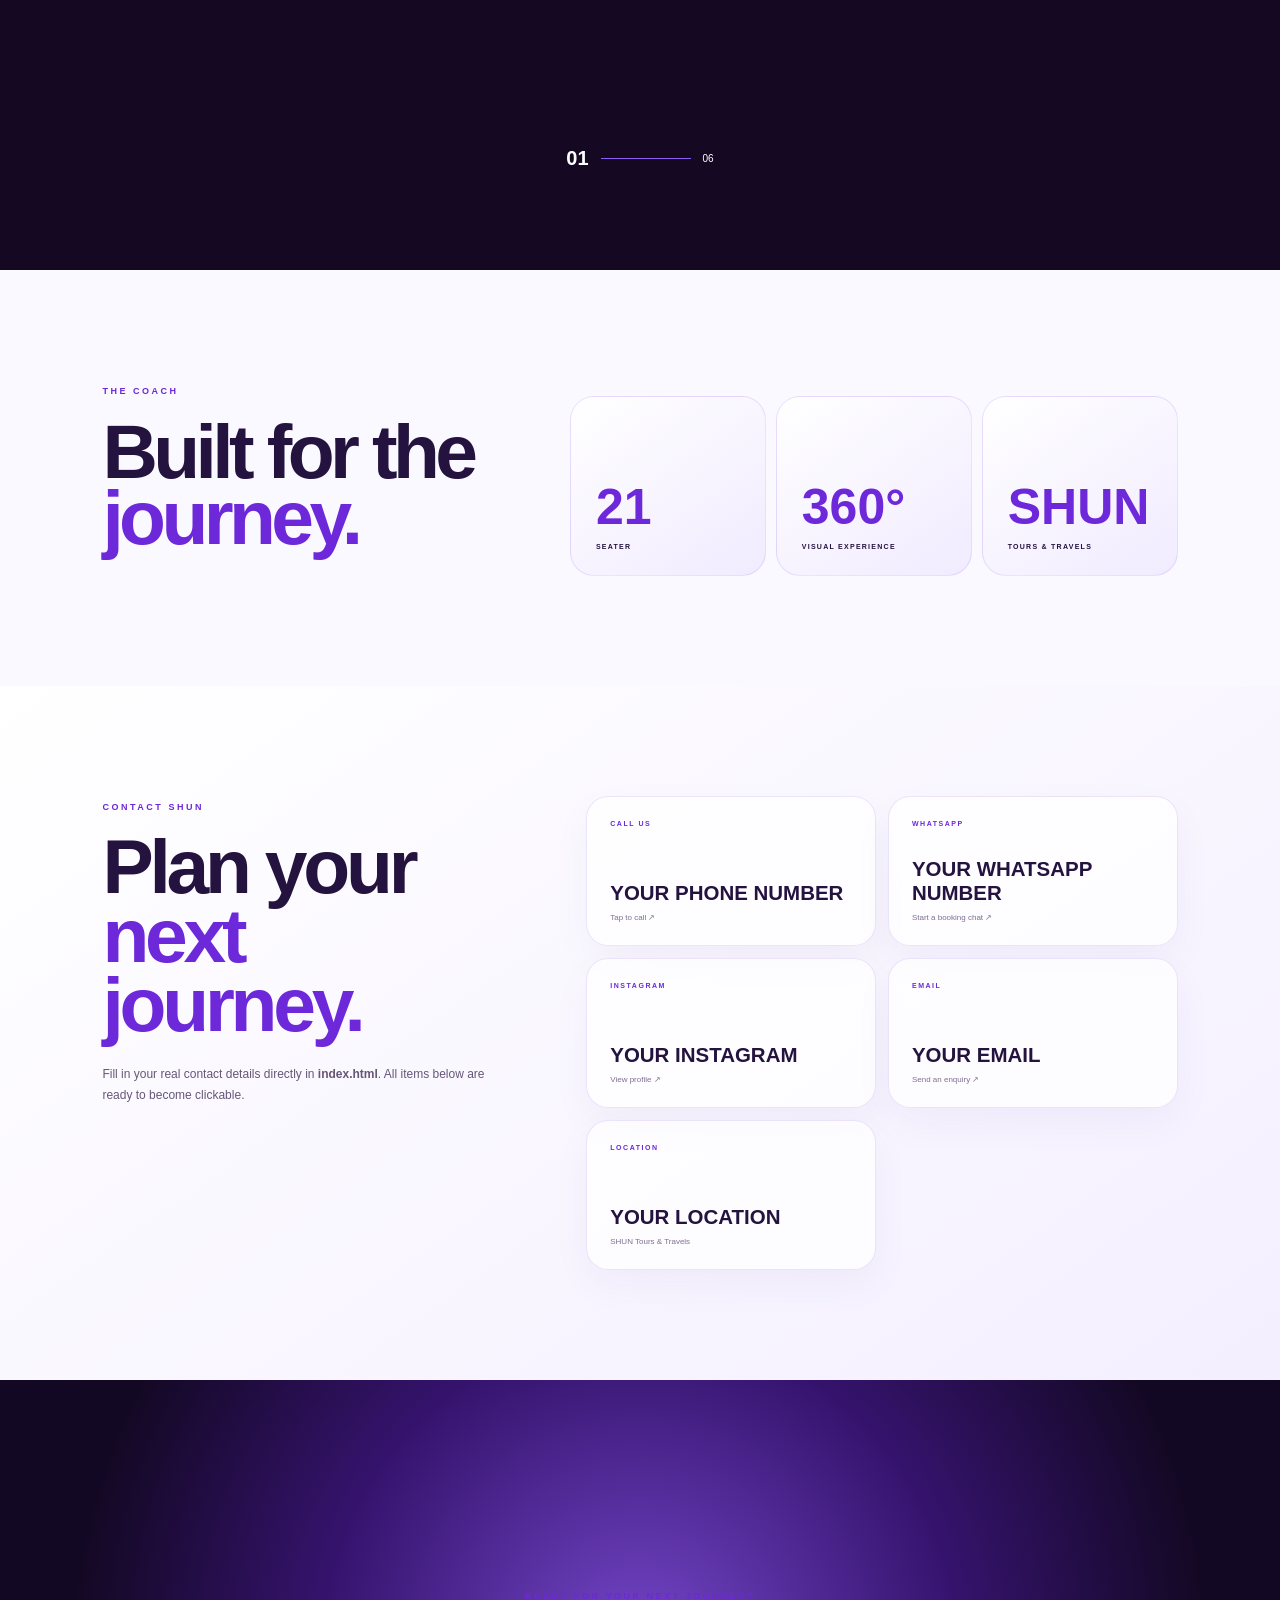
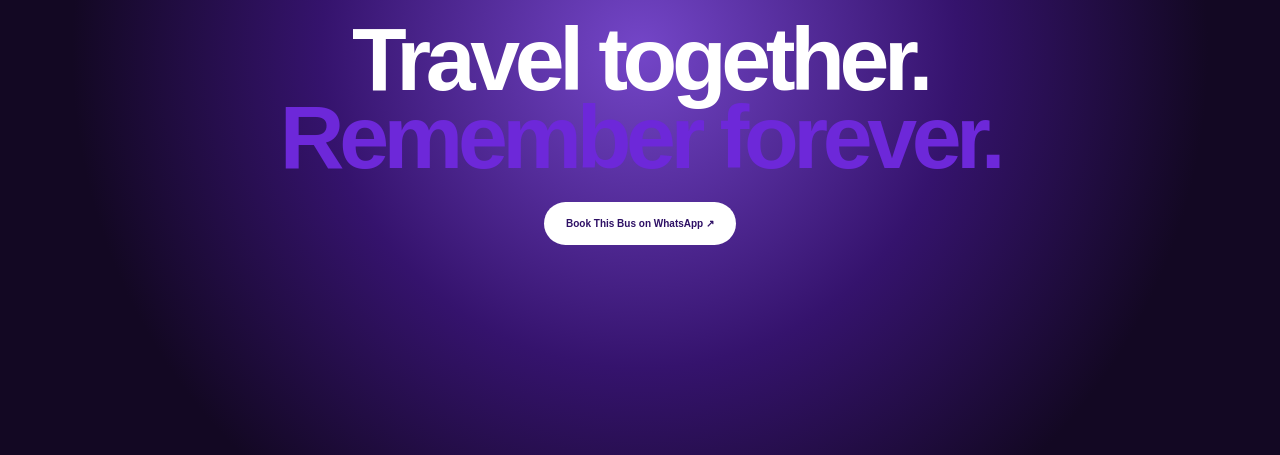
==== commit 5a7bfb87: "Update index.html" ====
--- a/final web/index.html
+++ b/final web/index.html
@@ -7,7 +7,10 @@
 
 <main>
 <section class="hero" id="explore"><div class="orb o1"></div><div class="orb o2"></div><div class="heroText"><span class="eyebrow">SHUN TOURS & TRAVELS</span><h1>EXPLORE<br><em>THE JOURNEY</em></h1><p>Discover our premium <b>21-Seater Coach Bus</b> through an immersive 3D visual experience.</p><div class="heroBtns"><button id="startExplore">Explore Bus ↓</button><a href="#" data-booking-link>Book via WhatsApp ↗</a></div></div>
-<div class="visual"><div class="ring r1"></div><div class="ring r2"></div><div class="heroCard"><div class="placeholder"><span>BUS HERO IMAGE</span><small>Add your main bus photo to assets/bus-1.jpg</small></div><div class="shine"></div></div><div class="floatTag"><b>21</b><span>SEATER<br>COACH BUS</span></div></div><div class="scroll">SCROLL TO EXPLORE <i></i></div></section>
+<div class="visual"><div class="ring r1"></div><div class="ring r2"></div><div class="heroCard">
+    <img src="assets/bus-1.jpg" alt="SHUN 21-Seater Coach Bus" class="heroImg">
+    <div class="shine"></div>
+</div><div class="floatTag"><b>21</b><span>SEATER<br>COACH BUS</span></div></div><div class="scroll">SCROLL TO EXPLORE <i></i></div></section>
 <section class="gallerySec" id="gallery"><div class="sectionHead"><span>IMMERSIVE GALLERY</span><h2>Every angle.<br><em>Every detail.</em></h2><p>Drag, swipe, or use the controls to explore the coach.</p></div>
 <div class="scene"><button class="arrow prev">‹</button><div class="carousel" id="carousel"></div><button class="arrow next">›</button></div><div class="counter"><b id="current">01</b><i></i><span id="total">06</span></div></section>
 <section class="details" id="details"><div><span>THE COACH</span><h2>Built for the<br><em>journey.</em></h2></div><div class="specs"><article><b>21</b><span>SEATER</span></article><article><b>360°</b><span>VISUAL EXPERIENCE</span></article><article><b>SHUN</b><span>TOURS & TRAVELS</span></article></div></section>
@@ -22,7 +25,21 @@
 </div></section>
 <section class="cta"><span>READY FOR YOUR NEXT JOURNEY?</span><h2>Travel together.<br><em>Remember forever.</em></h2><a href="#" data-booking-link>Book This Bus on WhatsApp ↗</a></section>
 </main>
-<div id="lightbox"><button id="close">×</button><button class="lbArrow" id="lbPrev">‹</button><div id="lightContent"></div><button class="lbArrow" id="lbNext">›</button><div id="lbCaption"></div></div>
+<div id="lightbox">
+    <button id="close">×</button>
+
+    <button class="lbArrow" id="lbPrev">‹</button>
+
+    <div id="lightContent"></div>
+
+    <button class="lbArrow" id="lbNext">›</button>
+
+    <a id="downloadBtn" href="#" download="SHUN-Bus.jpg">
+    ⬇ Download
+</a>
+
+    <div id="lbCaption"></div>
+</div>
 <script>
 /* =========================================================
    EDIT ONLY THESE BLANK DETAILS
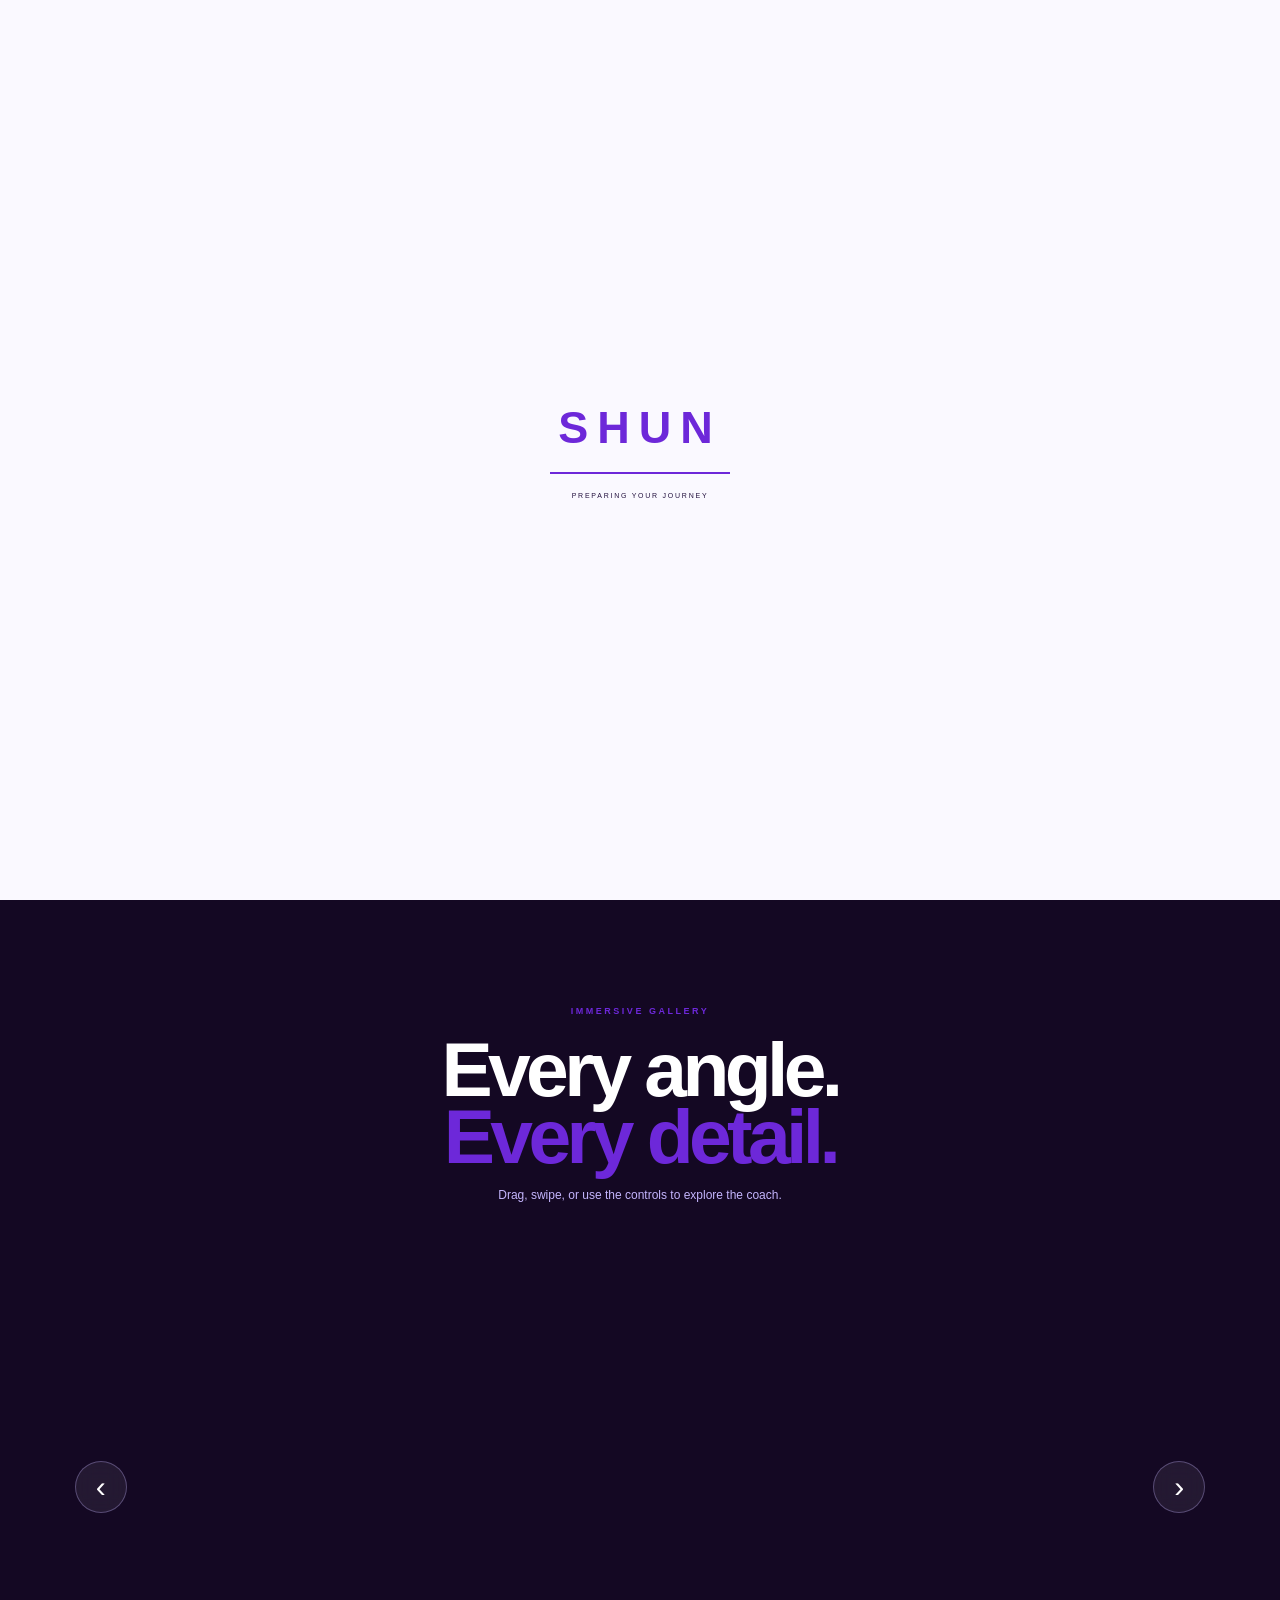
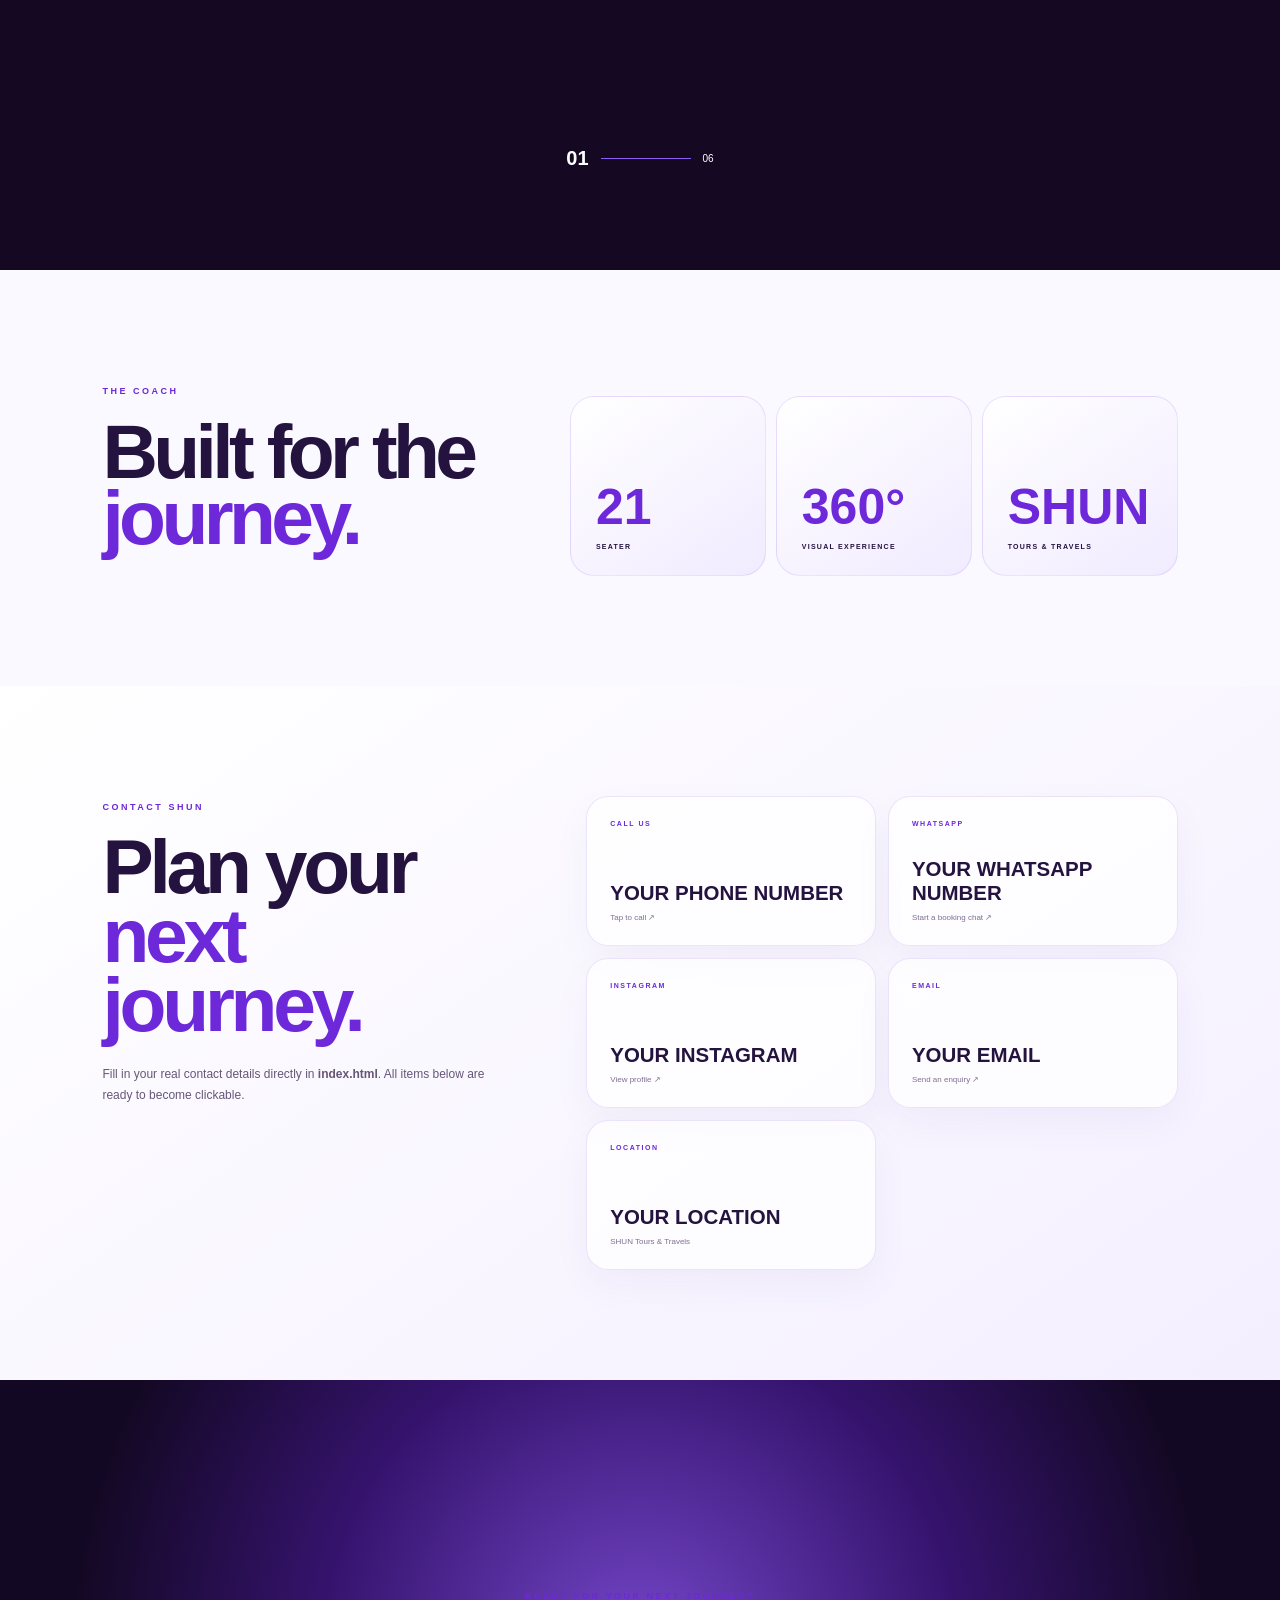
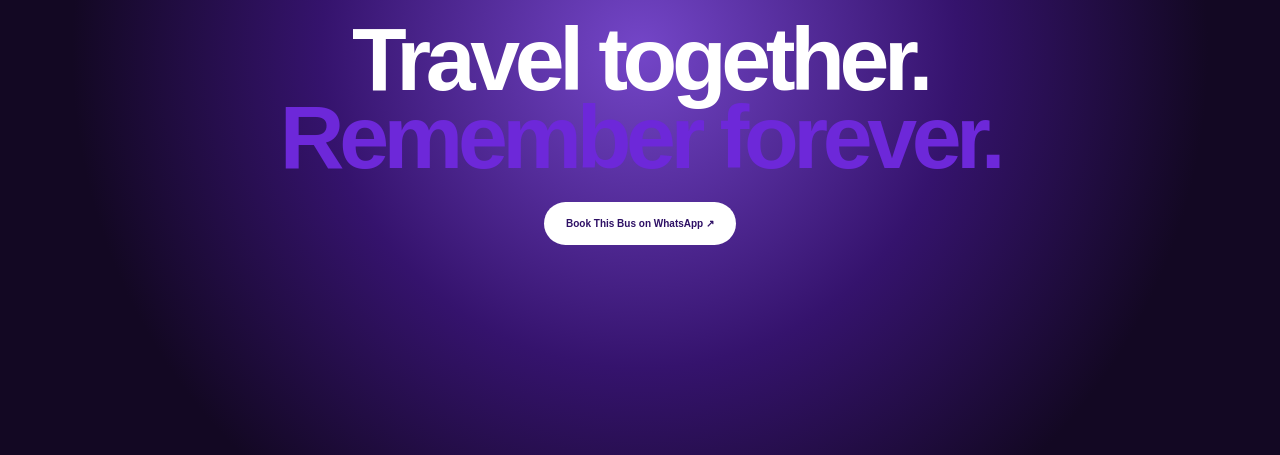
==== commit 0bada4ca: "Update index.html" ====
--- a/final web/index.html
+++ b/final web/index.html
@@ -25,21 +25,7 @@
 </div></section>
 <section class="cta"><span>READY FOR YOUR NEXT JOURNEY?</span><h2>Travel together.<br><em>Remember forever.</em></h2><a href="#" data-booking-link>Book This Bus on WhatsApp ↗</a></section>
 </main>
-<div id="lightbox">
-    <button id="close">×</button>
-
-    <button class="lbArrow" id="lbPrev">‹</button>
-
-    <div id="lightContent"></div>
-
-    <button class="lbArrow" id="lbNext">›</button>
-
-    <a id="downloadBtn" href="#" download="SHUN-Bus.jpg">
-    ⬇ Download
-</a>
-
-    <div id="lbCaption"></div>
-</div>
+<div id="lightbox"><button id="close">×</button><button class="lbArrow" id="lbPrev">‹</button><div id="lightContent"></div><button class="lbArrow" id="lbNext">›</button><div id="lbCaption"></div></div>
 <script>
 /* =========================================================
    EDIT ONLY THESE BLANK DETAILS
--- a/final web/style.css
+++ b/final web/style.css
@@ -18,3 +18,57 @@
         font-size: 9px;
     }
 }
+.heroCard{
+    position: relative;
+    overflow: hidden;
+}
+
+.heroImg{
+    width: 100%;
+    height: 100%;
+    object-fit: cover;
+    display: block;
+    border-radius: inherit;
+}
+#downloadBtn{
+    position:absolute;
+    top:20px;
+    right:70px;
+    padding:12px 20px;
+    background:#00ff88;
+    color:#111;
+    border-radius:30px;
+    text-decoration:none;
+    font-weight:bold;
+    z-index:1000;
+}
+
+#downloadBtn:hover{
+    transform:scale(1.05);
+}
+#lightbox{
+    position:fixed;
+    inset:0;
+    background:rgba(0,0,0,.95);
+    display:flex;
+    justify-content:center;
+    align-items:center;
+    z-index:9999;
+}
+
+#lightContent{
+    width:90vw;
+    height:90vh;
+    display:flex;
+    justify-content:center;
+    align-items:center;
+}
+
+#lightContent img{
+    max-width:100%;
+    max-height:100%;
+    width:auto;
+    height:auto;
+    object-fit:contain;
+    border-radius:12px;
+}
